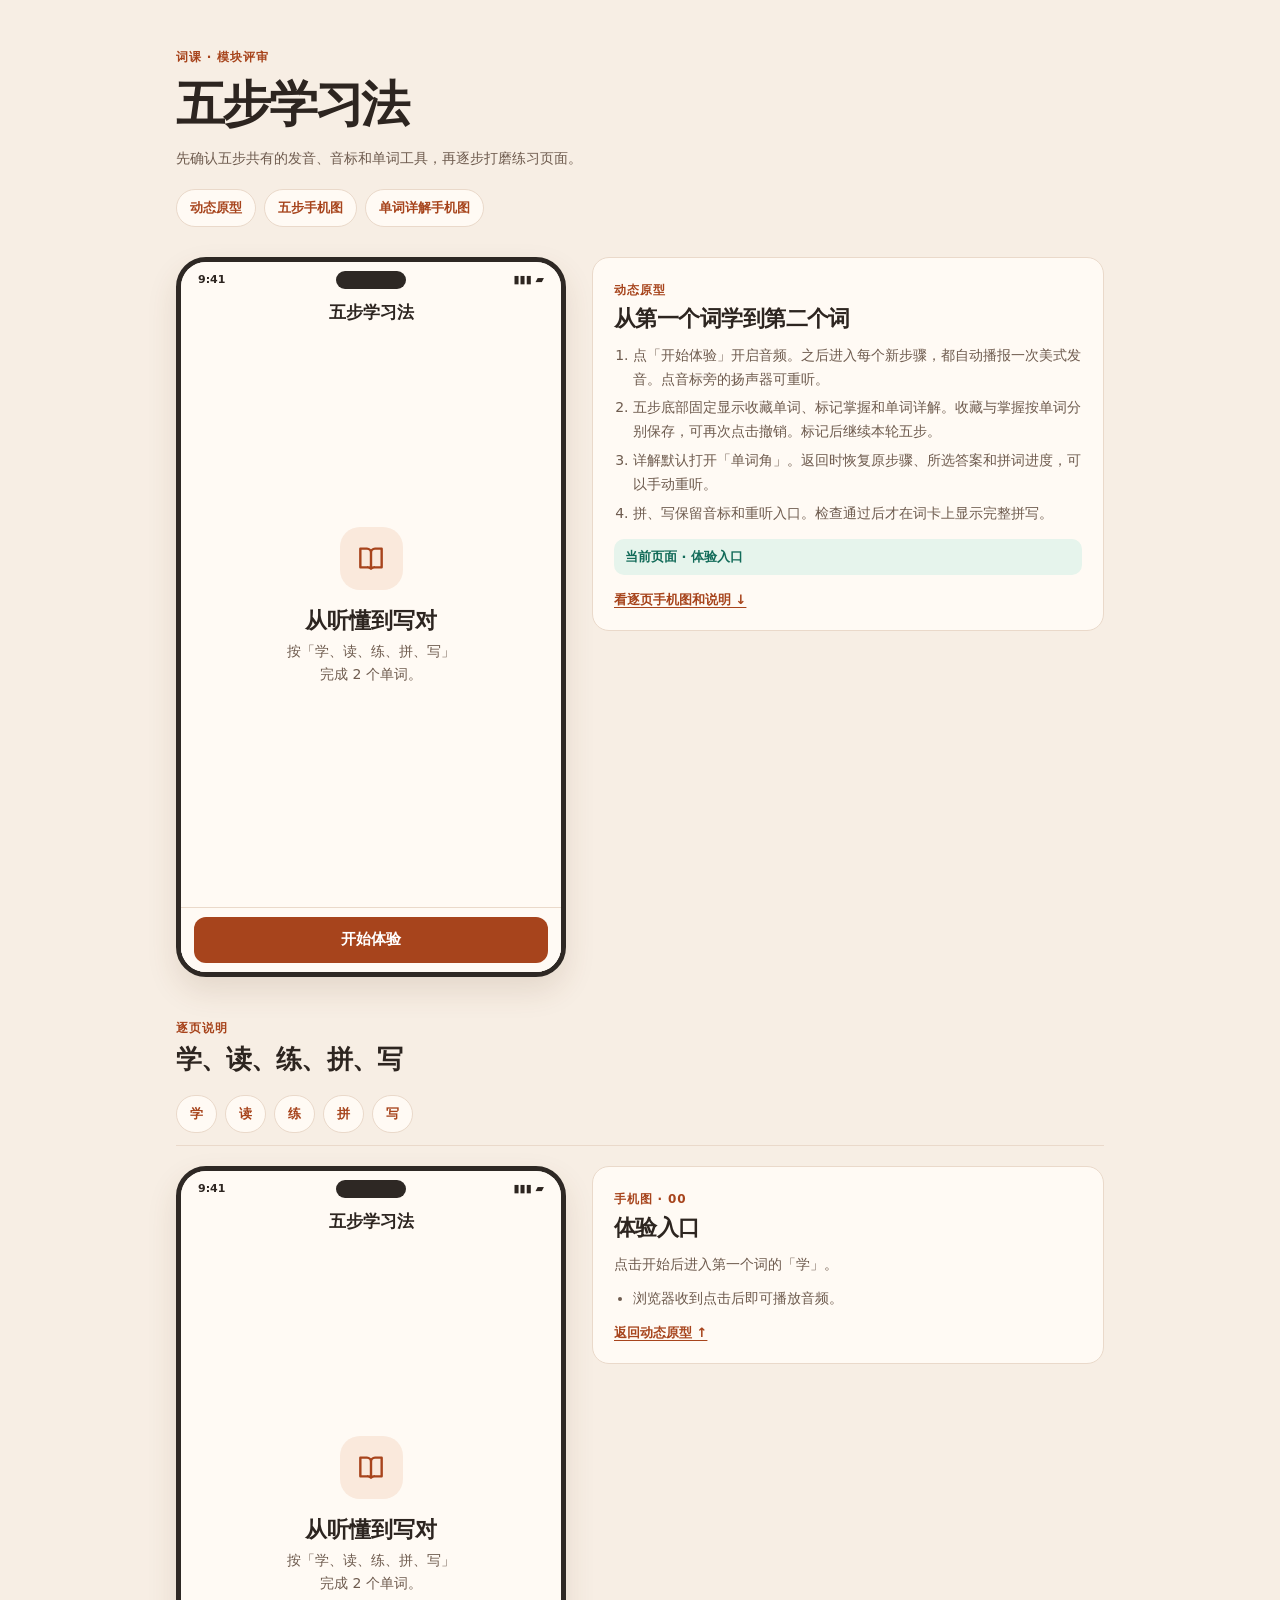
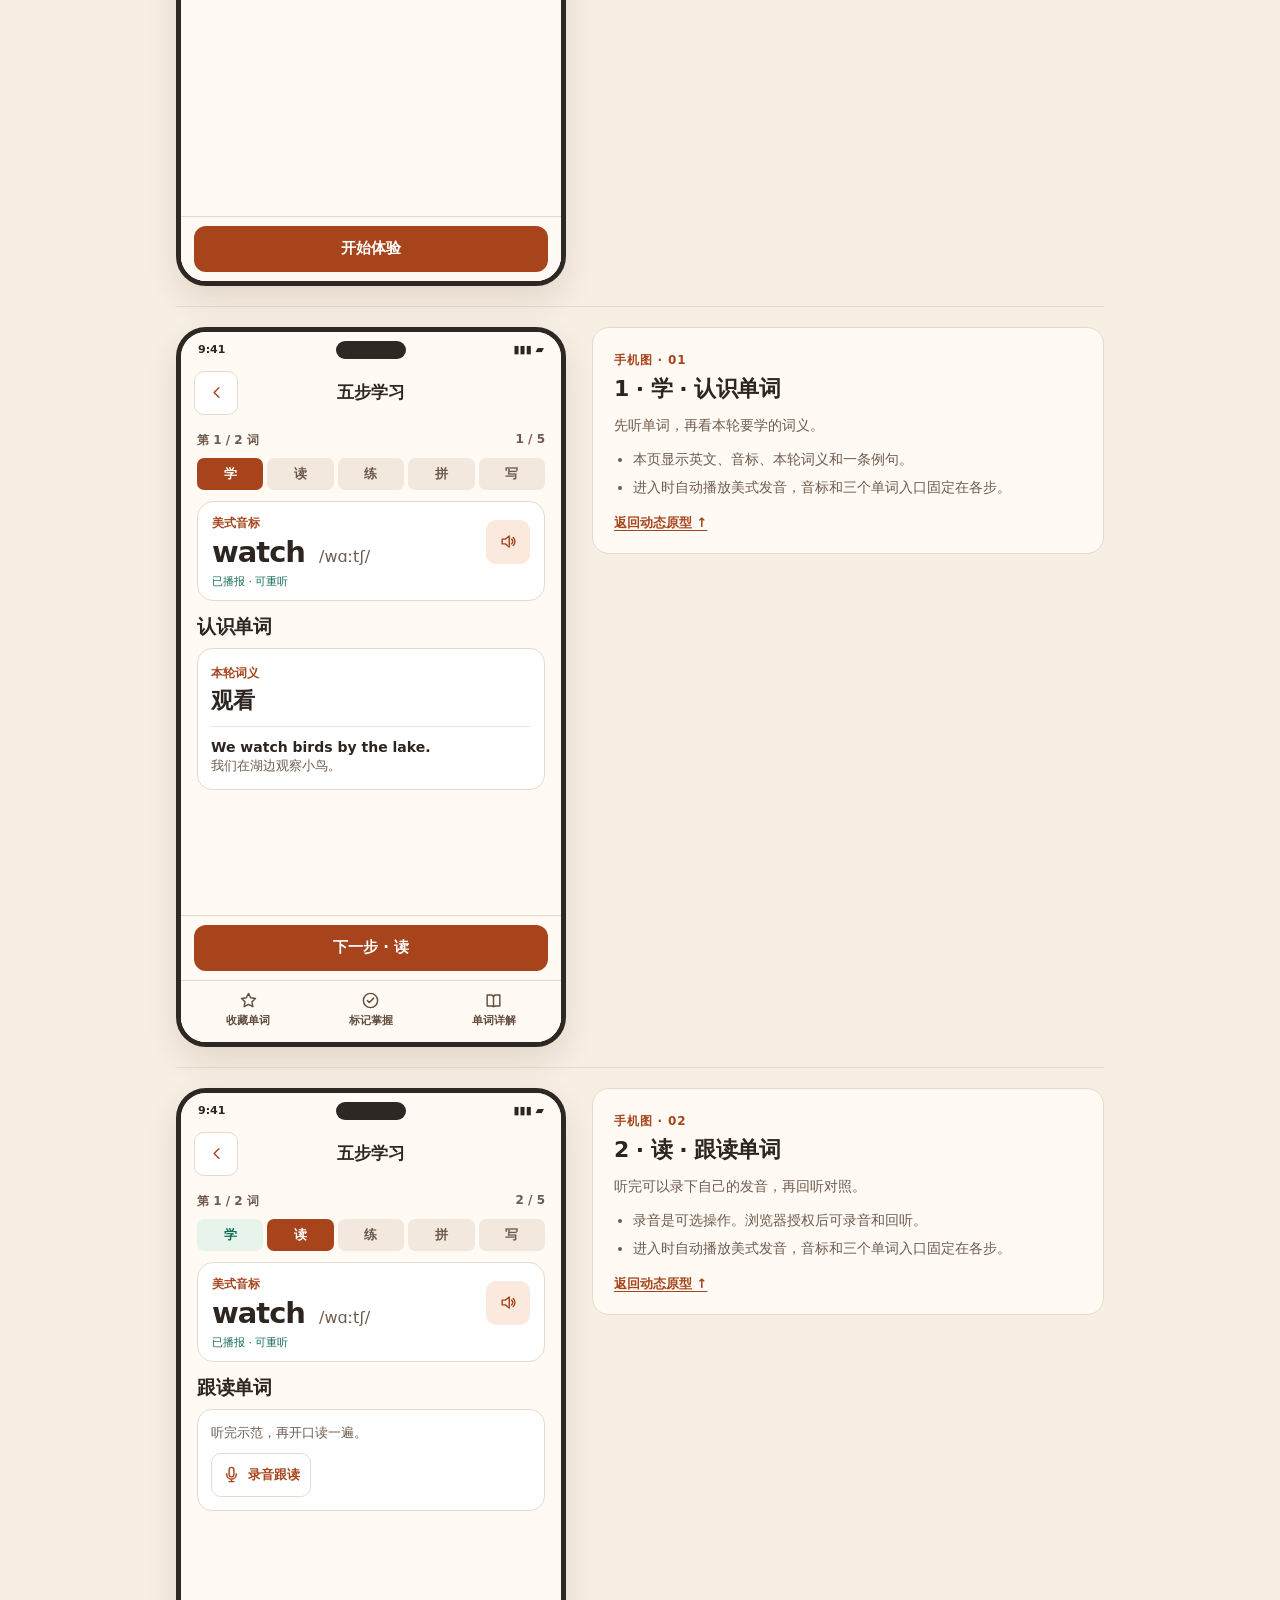
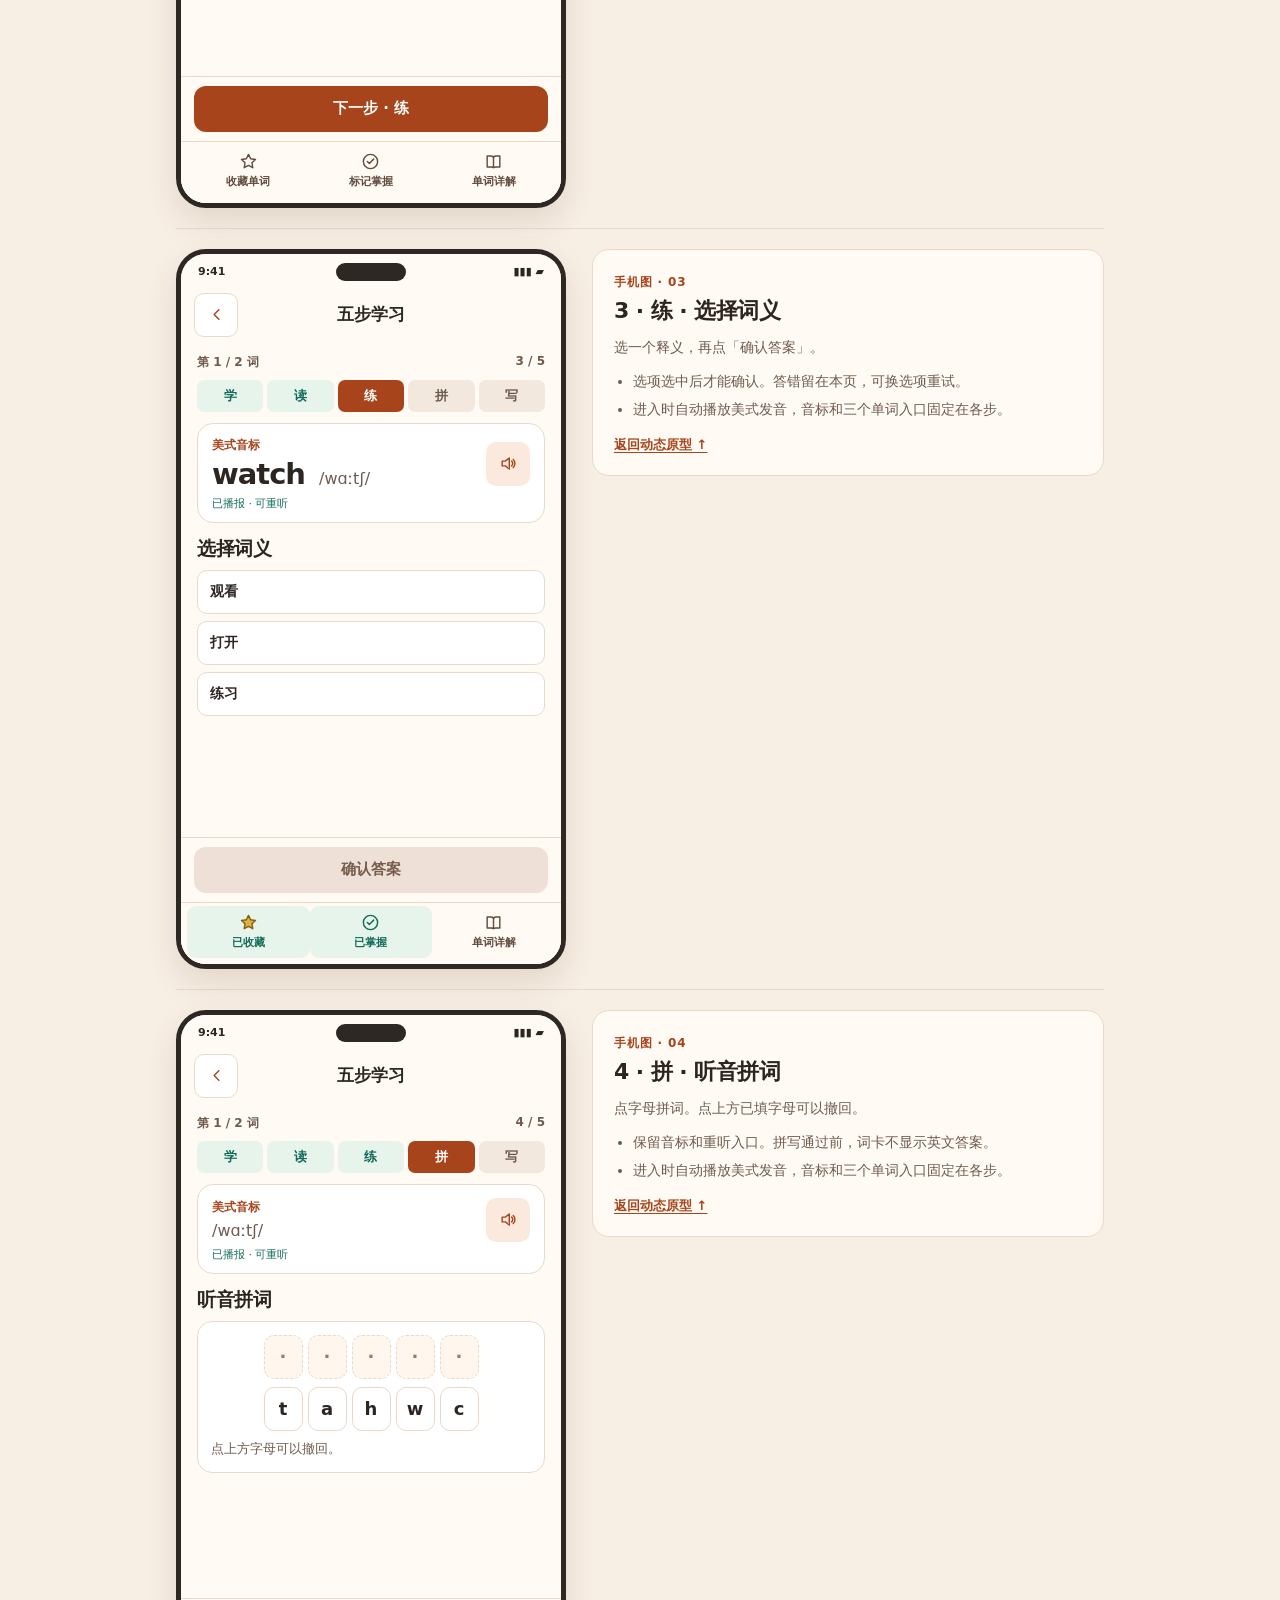
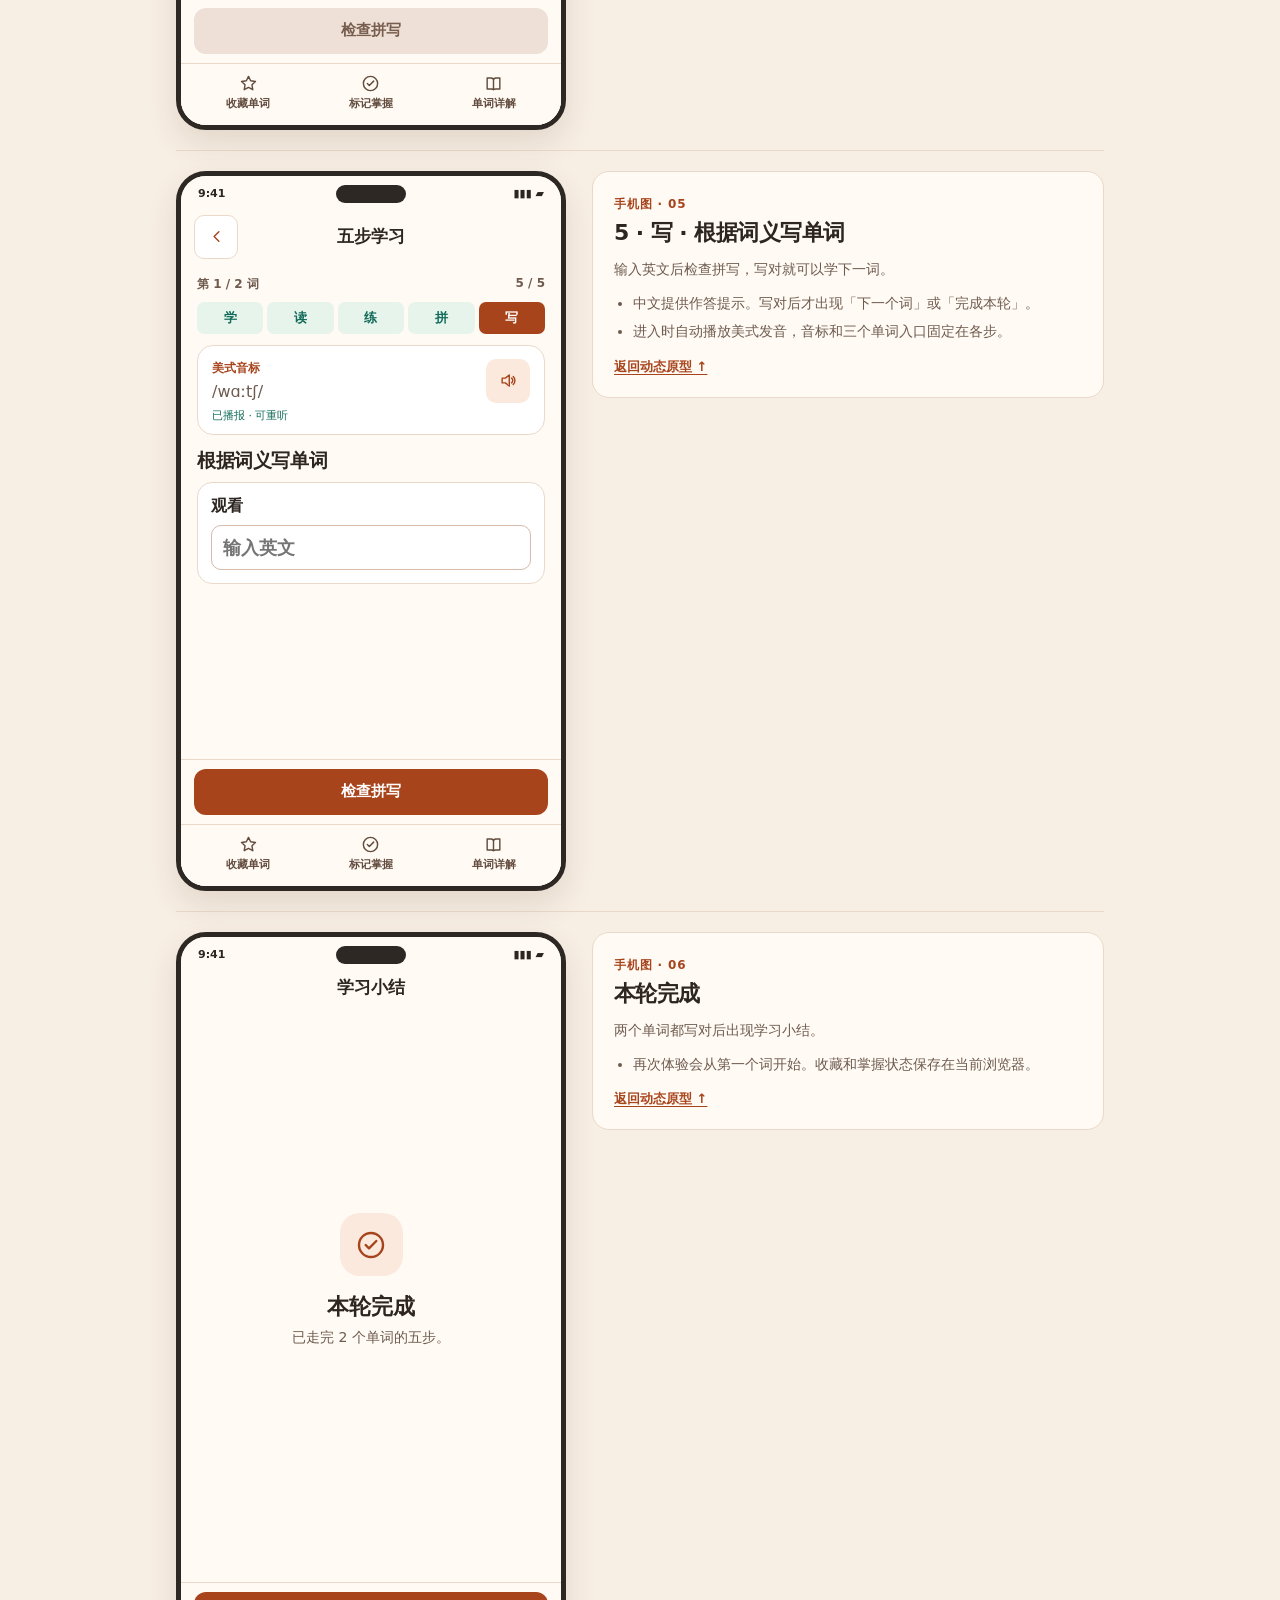
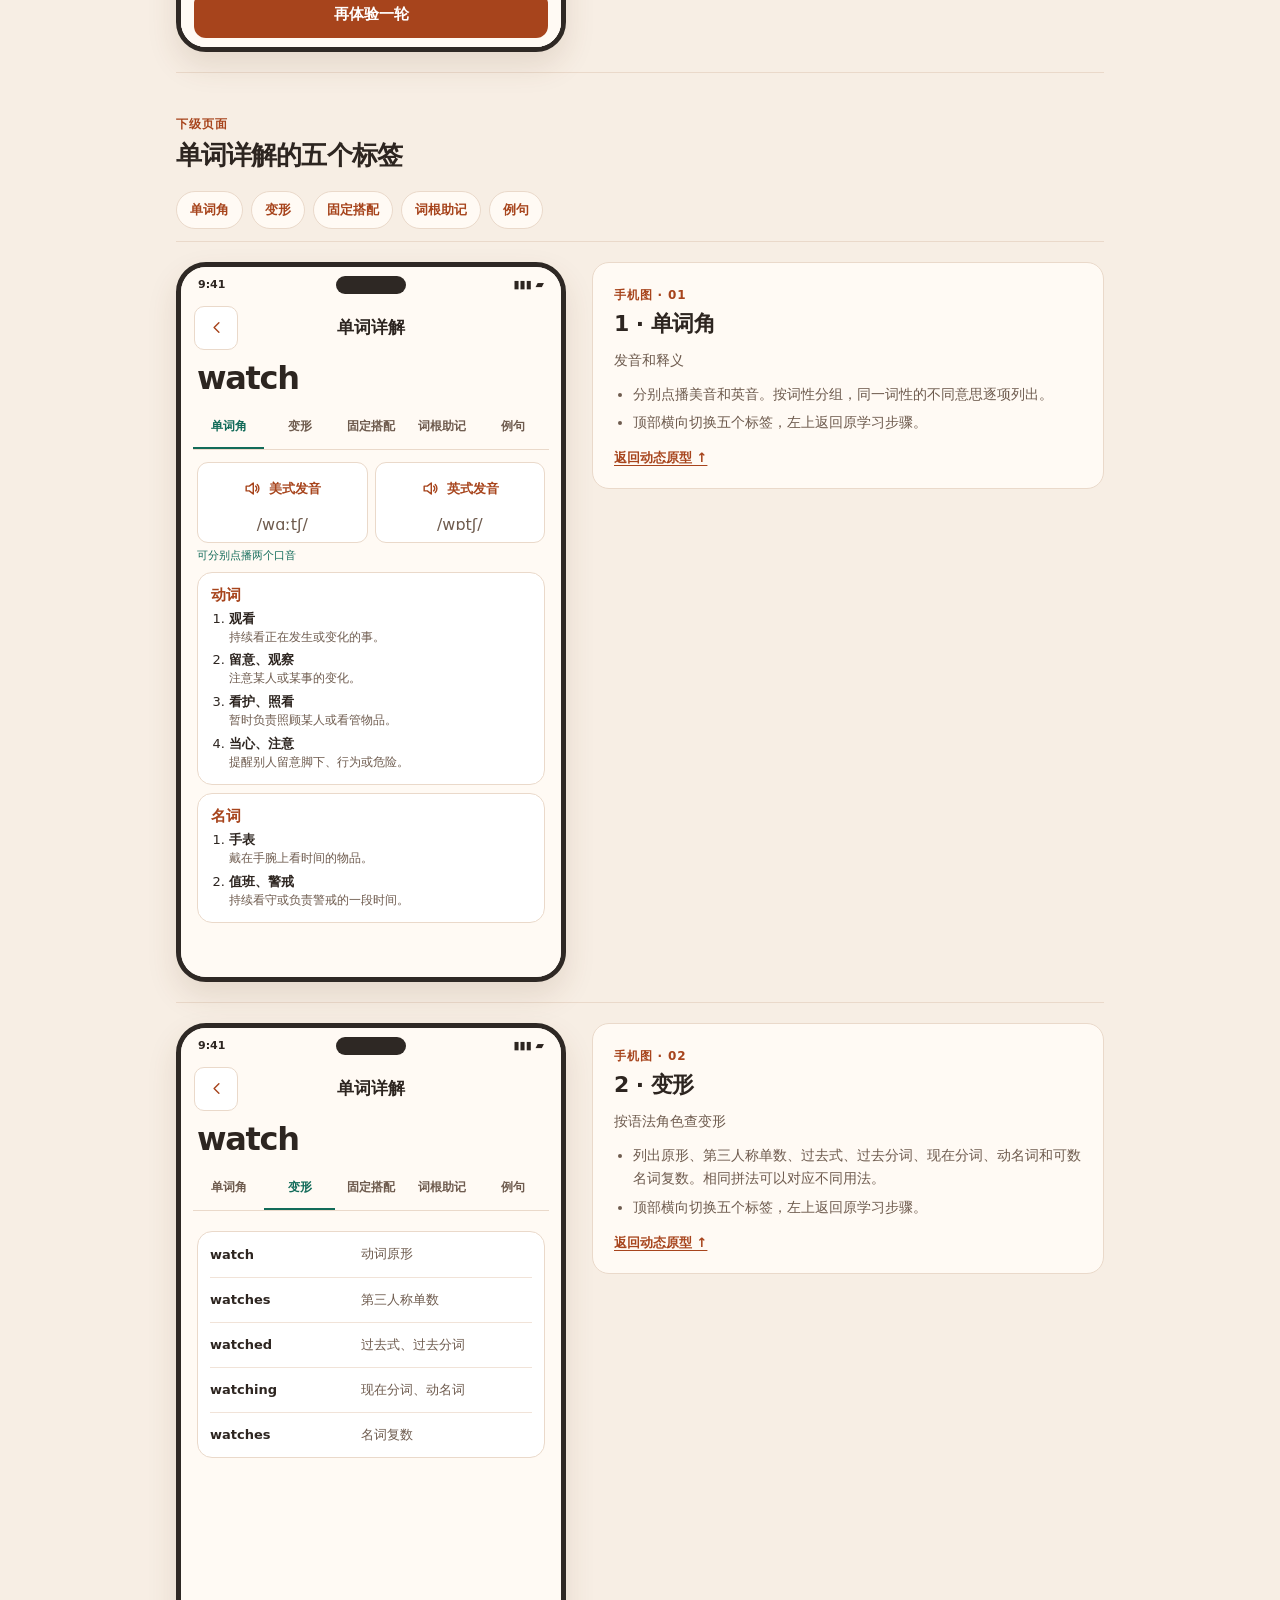
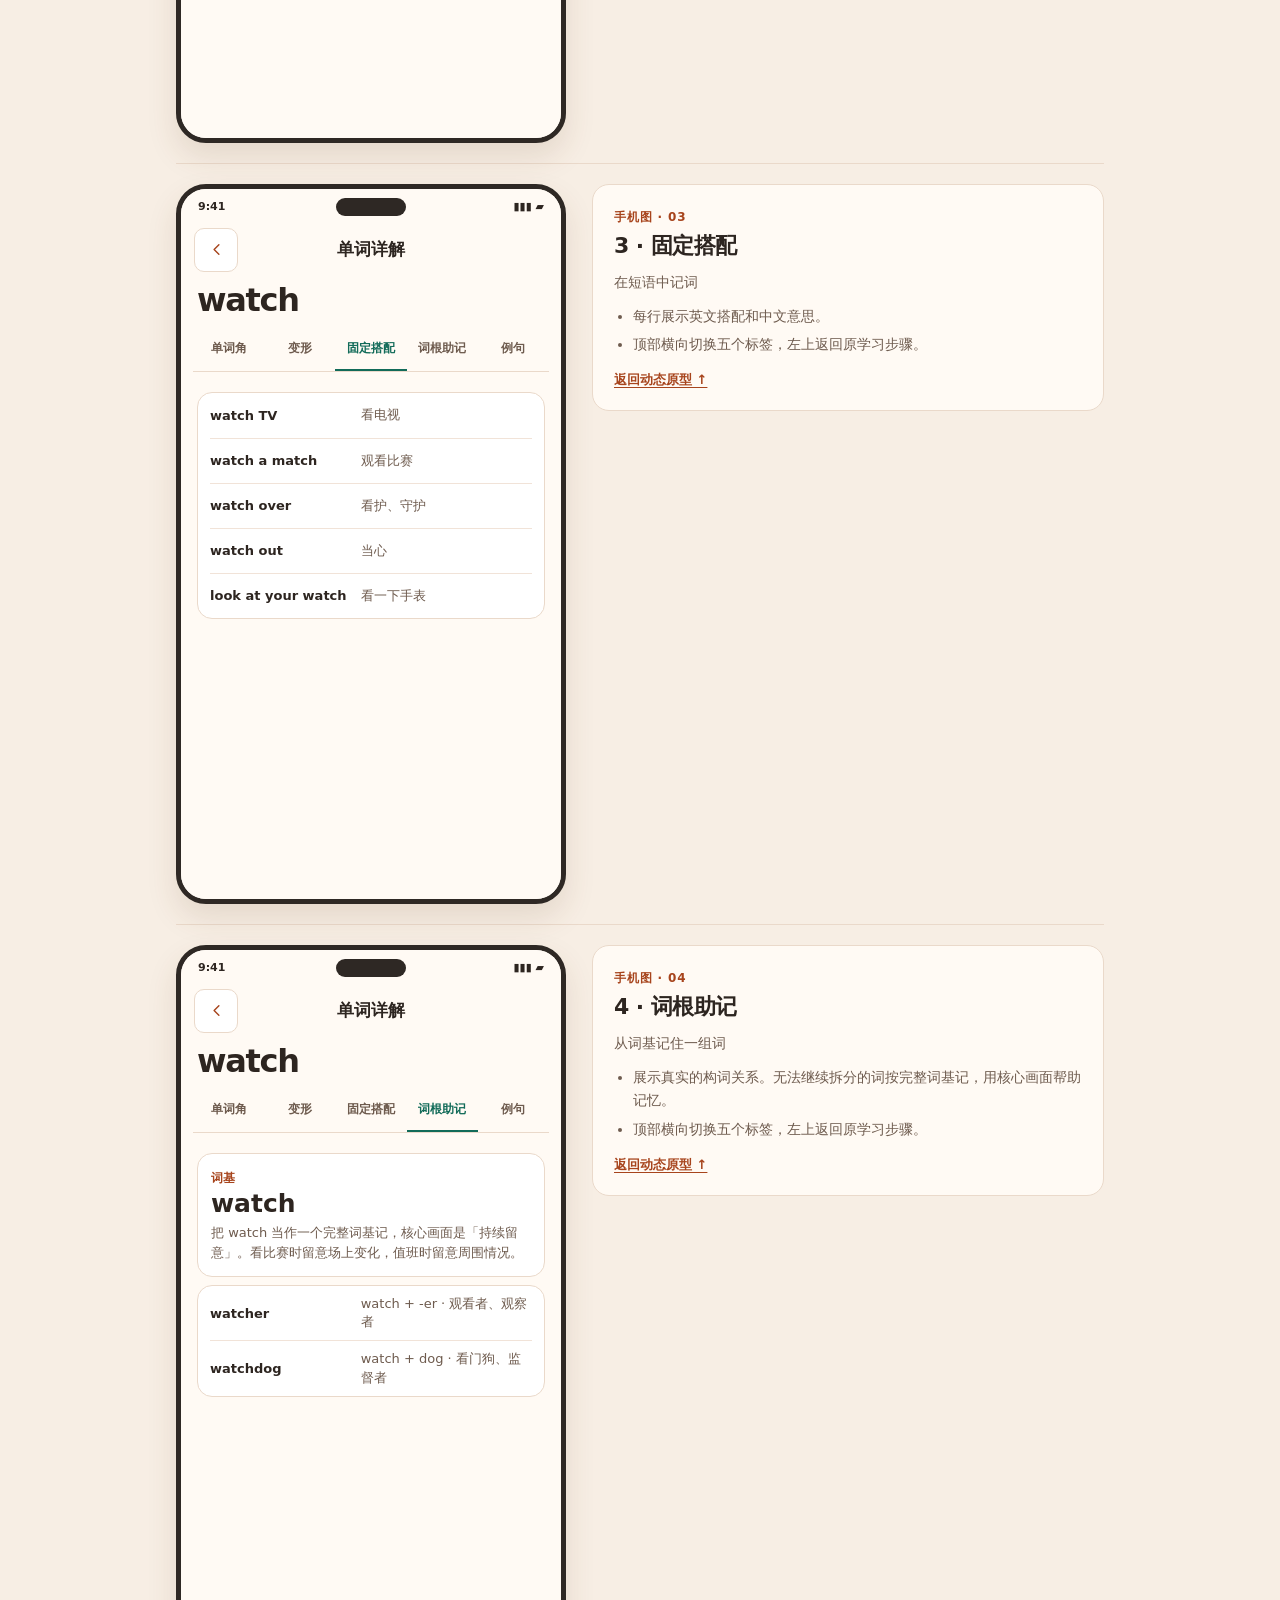
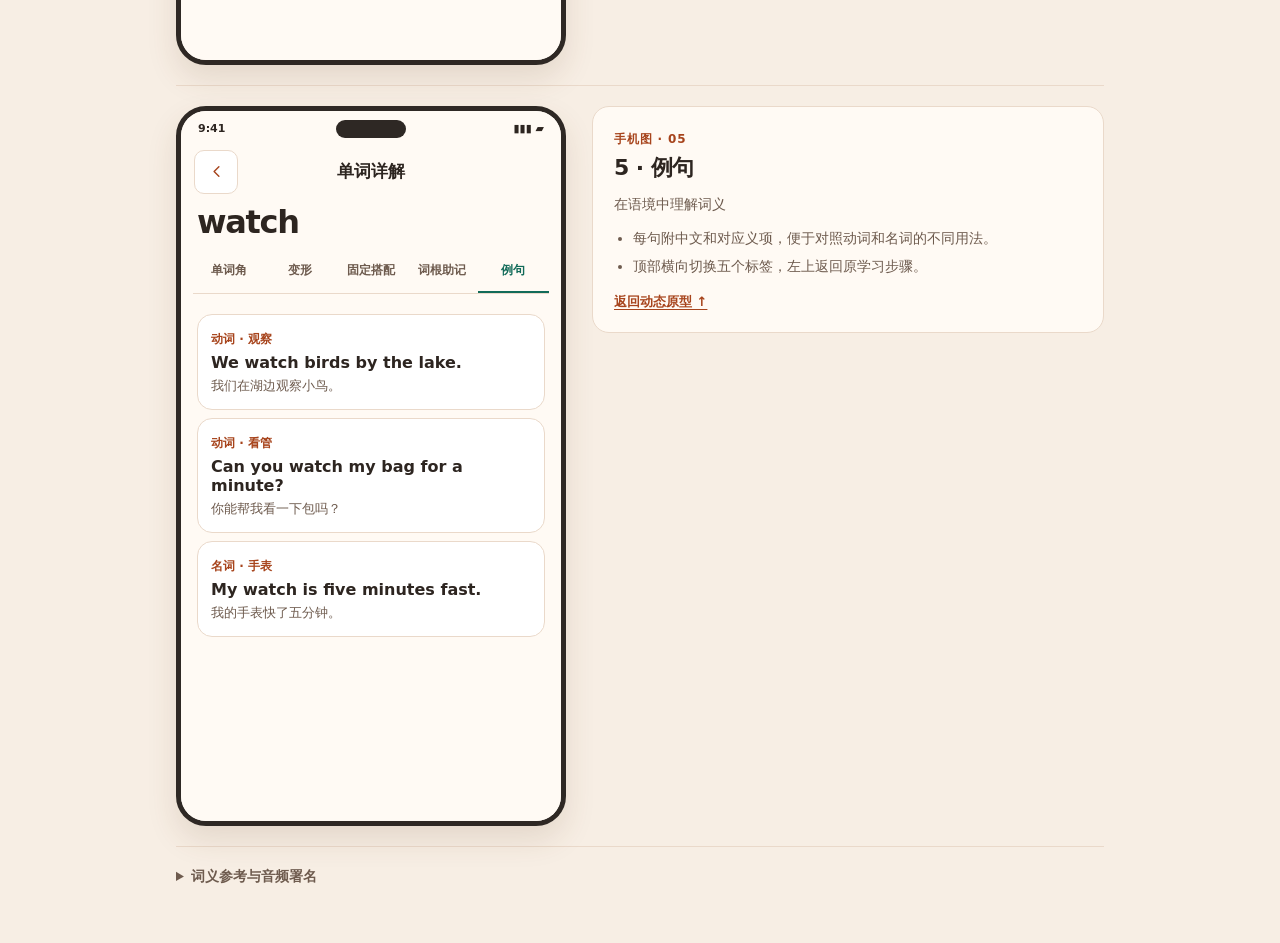
==== five-step-learning/index.html @ 8ae67015 "Publish a separate five-step learning prototype" ====
<!doctype html>
<html lang="zh-CN">
<head>
  <meta charset="utf-8">
  <meta name="viewport" content="width=device-width, initial-scale=1">
  <title>词课 · 五步学习法</title>
  <link rel="stylesheet" href="style.css">
  <script src="words.js" defer></script>
  <script src="app.js" defer></script>
</head>
<body>
  <main class="workspace">
    <header class="intro">
      <span class="eyebrow">词课 · 模块评审</span>
      <h1>五步学习法</h1>
      <p>先确认五步共有的发音、音标和单词工具，再逐步打磨练习页面。</p>
      <nav class="links" aria-label="原型目录">
        <a href="#demo">动态原型</a><a href="#steps">五步手机图</a><a href="#details">单词详解手机图</a>
      </nav>
    </header>
    <section id="demo" class="spec-row" aria-label="动态原型">
      <div class="phone"><div id="demo-screen" class="screen"></div></div>
      <aside class="note">
        <span class="eyebrow">动态原型</span>
        <h2>从第一个词学到第二个词</h2>
        <ol>
          <li>点「开始体验」开启音频。之后进入每个新步骤，都自动播报一次美式发音。点音标旁的扬声器可重听。</li>
          <li>五步底部固定显示收藏单词、标记掌握和单词详解。收藏与掌握按单词分别保存，可再次点击撤销。标记后继续本轮五步。</li>
          <li>详解默认打开「单词角」。返回时恢复原步骤、所选答案和拼词进度，可以手动重听。</li>
          <li>拼、写保留音标和重听入口。检查通过后才在词卡上显示完整拼写。</li>
        </ol>
        <div id="demo-note" class="current-note" aria-live="polite"></div>
        <a href="#steps">看逐页手机图和说明 ↓</a>
      </aside>
    </section>
    <section id="steps" class="gallery"><div class="section-head"><span class="eyebrow">逐页说明</span><h2>学、读、练、拼、写</h2><nav id="step-links" class="links" aria-label="五步手机图目录"></nav></div><div id="step-gallery" class="gallery-list"></div></section>
    <section id="details" class="gallery"><div class="section-head"><span class="eyebrow">下级页面</span><h2>单词详解的五个标签</h2><nav id="detail-links" class="links" aria-label="单词详解手机图目录"></nav></div><div id="detail-gallery" class="gallery-list"></div></section>
    <footer class="credits">
      <details><summary>词义参考与音频署名</summary>
        <p>释义为原型编写的常见义项，英文例句为自编。音标和词义可对照 <a href="https://dictionary.cambridge.org/us/dictionary/english/watch" target="_blank" rel="noopener">Cambridge · watch</a> 和 <a href="https://dictionary.cambridge.org/us/dictionary/english/work" target="_blank" rel="noopener">Cambridge · work</a>。</p>
        <ul>
          <li>watch 美音：Dvortygirl，<a href="https://commons.wikimedia.org/wiki/File:En-us-watch.ogg" target="_blank" rel="noopener">原音</a>，<a href="https://creativecommons.org/licenses/by-sa/3.0/" target="_blank" rel="noopener">CC BY-SA 3.0</a>。</li>
          <li>watch 英音：SeanCollins 和 Emily，<a href="https://commons.wikimedia.org/wiki/File:En-gb-watch.ogg" target="_blank" rel="noopener">原音</a>，公有领域。</li>
          <li>work 美音：Dvortygirl，<a href="https://commons.wikimedia.org/wiki/File:En-us-work.ogg" target="_blank" rel="noopener">原音</a>，公有领域。</li>
          <li>work 英音：Association Shtooka 和 Judith Franck，<a href="https://commons.wikimedia.org/wiki/File:En-uk-work.ogg" target="_blank" rel="noopener">原音</a>，<a href="https://creativecommons.org/licenses/by/3.0/us/" target="_blank" rel="noopener">CC BY 3.0 US</a>。</li>
        </ul>
        <p>播放文件为 Wikimedia Commons 提供的 MP3 转码。</p>
      </details>
    </footer>
  </main>
</body>
</html>
---- five-step-learning/style.css ----
:root{
  color-scheme:light;
  --ink:#2d2520;--muted:#6e5b4e;--line:#ead9ca;--paper:#fffaf4;--white:#fff;
  --amber:#a7441c;--amber-soft:#fae9dc;--green:#126b59;--green-soft:#e6f4ec;
  font-family:system-ui,-apple-system,"PingFang SC","Microsoft YaHei",sans-serif;
}
*{box-sizing:border-box}
body{margin:0;color:var(--ink);background:#f7eee4}
h1,h2,h3,h4,p,ol,ul{margin:0}
button,input{font:inherit}
button{color:inherit;cursor:pointer}
button:disabled{cursor:default}
button:focus-visible,a:focus-visible,input:focus-visible{outline:2px solid var(--green);outline-offset:3px}
a{color:var(--amber);text-underline-offset:3px}
.workspace{max-width:980px;margin:auto;padding:46px 26px 36px}
.intro{margin-bottom:30px}
.eyebrow,.label{font-size:12px;color:var(--amber);font-weight:750}
.eyebrow{display:inline-block;letter-spacing:.07em}
.intro h1{font-size:clamp(30px,6vw,49px);letter-spacing:-.055em;margin:6px 0 9px}
.intro p,.note p,.note li,.credits{color:var(--muted);font-size:14px;line-height:1.7}
.links{display:flex;flex-wrap:wrap;gap:8px;margin-top:18px}
.links a{font-size:13px;font-weight:750;text-decoration:none;border:1px solid var(--line);border-radius:999px;background:var(--paper);padding:9px 13px}
.spec-row{display:grid;grid-template-columns:minmax(0,390px) minmax(0,1fr);gap:26px;align-items:start;scroll-margin-top:16px}
.phone{width:100%;max-width:390px;border:5px solid #2e2824;border-radius:30px;background:var(--paper);overflow:hidden;box-shadow:0 14px 30px #69422120}
.screen{height:710px;display:flex;flex-direction:column;overflow:hidden;background:var(--paper)}
.status{height:36px;display:flex;align-items:center;justify-content:space-between;padding:0 17px;font-size:11px;font-weight:800;position:relative;flex:none}
.island{position:absolute;width:70px;height:18px;background:#2e2824;border-radius:100px;left:50%;transform:translateX(-50%)}
.phone-nav{display:grid;grid-template-columns:44px 1fr 44px;align-items:center;text-align:center;gap:8px;padding:3px 13px 9px;flex:none}
.phone-nav h3{grid-column:2;grid-row:1;font-size:17px}
.phone-nav h3:focus{outline:none}
.phone-nav .back{grid-column:1;grid-row:1}
.phone-body{padding:8px 16px 16px;flex:1;min-height:0;overflow:auto;overscroll-behavior:contain;scrollbar-width:thin}
.progress{display:flex;justify-content:space-between;color:var(--muted);font-size:12px;font-weight:750}
.step-track{list-style:none;padding:0;margin:9px 0 11px;display:grid;grid-template-columns:repeat(5,1fr);gap:4px}
.step-track li{background:#f3e8de;border-radius:7px;text-align:center;font-size:13px;font-weight:800;padding:7px 0;color:#6c594b}
.step-track li.past{background:var(--green-soft);color:var(--green)}
.step-track li[aria-current]{background:var(--amber);color:#fff}
.word-bar{display:grid;grid-template-columns:minmax(0,1fr) auto;gap:0 12px;align-items:center;padding:13px 14px 10px;background:#fff;border:1px solid var(--line);border-radius:16px}
.word-bar strong{display:inline-block;margin-right:9px;font-size:29px;line-height:1.1;letter-spacing:-.035em}
.word-bar .label{display:block;margin-bottom:5px}
.ipa{font-size:16px;color:var(--muted);font-family:system-ui,sans-serif;white-space:nowrap}
.sound-status{grid-column:1/-1;min-height:16px;color:var(--green);font-size:11px;margin-top:5px}
button svg{width:19px;height:19px;flex:none}
.round,.soft,.accent,.tile,.option{border:1px solid var(--line);background:#fff;border-radius:10px;min-height:44px;font-weight:750}
.round{width:44px;display:grid;place-items:center;color:var(--amber);background:var(--amber-soft);border-color:transparent}
.round.back{background:#fff;border-color:var(--line)}
.task-title{font-size:19px;margin:13px 0 8px;letter-spacing:-.02em}
.task,.card{border:1px solid var(--line);background:#fff;border-radius:15px;padding:13px}
.task h4,.landing h4{font-size:22px;margin:4px 0}
.task p,.card p,.caption{font-size:13px;color:var(--muted);line-height:1.55}
.example{margin-top:10px;padding-top:10px;border-top:1px solid #f1e3d8}
.example b{font-size:14px}
.actions{display:flex;flex-wrap:wrap;gap:6px;margin-top:10px}
.soft,.accent{display:inline-flex;gap:7px;align-items:center;justify-content:center;padding:7px 10px;font-size:13px;color:var(--amber)}
.options{display:grid;gap:7px}
.option{text-align:left;padding:0 12px;font-size:14px}
.option[aria-pressed=true]{border-color:var(--amber);background:var(--amber-soft);color:var(--amber)}
.tiles{display:flex;justify-content:center;gap:5px;margin-bottom:8px}
.tile{width:39px;display:grid;place-items:center;font-size:18px}
.tile.blank{background:#fff6ed;border-style:dashed;color:#9b7b66}
.tile:disabled{color:#927f71;background:#f5eee8}
.write label{display:grid;gap:8px;font-weight:800}
.write input{width:100%;min-height:45px;border:1px solid #d6baaa;border-radius:10px;padding:9px 11px;font-size:18px;color:var(--ink);background:#fff}
.feedback{margin-top:7px;font-size:13px;color:var(--green);font-weight:750}
.feedback.wrong{color:#a93425}
.feedback:empty{display:none}
.phone-footer{flex:none;background:#fffaf4;border-top:1px solid var(--line)}
.cta{padding:9px 13px}
.primary{width:100%;min-height:46px;border:0;border-radius:12px;background:var(--amber);color:white;font-size:15px;font-weight:800;padding:8px 12px}
.primary:disabled{background:#eee0d6;color:#775d4d}
.word-tools{display:grid;grid-template-columns:repeat(3,1fr);border-top:1px solid var(--line);padding:3px 6px 6px}
.word-tools button{border:0;background:transparent;border-radius:9px;min-height:52px;display:grid;justify-items:center;align-content:center;gap:3px;padding:4px 0;font-size:11px;font-weight:780;color:#624c3e}
.word-tools button[aria-pressed=true]{color:var(--green);background:var(--green-soft)}
.word-tools button[data-action=favorite][aria-pressed=true] svg{fill:#dfb04a;stroke:#856108}
.landing{display:grid;align-content:center;justify-items:center;text-align:center;padding-bottom:34px}
.landing p{font-size:14px;color:var(--muted);line-height:1.7}
.landing-mark{width:63px;height:63px;border-radius:20px;display:grid;place-items:center;color:var(--amber);background:var(--amber-soft);margin-bottom:12px}
.landing-mark svg{width:32px;height:32px}
.detail-head{padding:0 16px 9px;flex:none}
.detail-head strong{font-size:32px;letter-spacing:-.04em}
.detail-tabs{display:grid;grid-template-columns:repeat(5,minmax(0,1fr));gap:0;border-bottom:1px solid var(--line);margin:0 12px;flex:none}
.detail-tabs button{min-height:43px;padding:0 2px;border:0;border-bottom:2px solid transparent;background:none;white-space:nowrap;color:var(--muted);font-size:12px;font-weight:750}
.detail-tabs button[aria-selected=true]{color:var(--green);border-bottom-color:var(--green)}
.detail-body{padding-top:12px}
.accents{display:grid;grid-template-columns:1fr 1fr;gap:7px}
.accent-card{display:grid;justify-items:center;gap:4px;padding:4px 5px 8px;border-radius:11px;background:#fff;border:1px solid var(--line)}
.accent-card button{border:0;background:none}
.detail-body .card{margin-top:8px}
.sense h4{font-size:15px;color:var(--amber)}
.sense ol{padding-left:18px;margin-top:5px;display:grid;gap:5px}
.sense li,.detail-list li{font-size:13px}
.sense li p{font-size:12px}
.detail-list,.examples{list-style:none;padding:0}
.detail-list.card{padding:0 12px}
.detail-list li{display:grid;grid-template-columns:minmax(0,1fr) minmax(0,1.2fr);gap:8px;align-items:center;min-height:45px;padding:9px 0}
.detail-list li+li{border-top:1px solid #f1e3d8}
.detail-list span{color:var(--muted);line-height:1.4}
.root h4{font-size:25px;margin:2px 0 5px}
.examples b{display:block;margin:5px 0 4px}
.note{padding:21px;border:1px solid var(--line);border-radius:17px;background:#fffaf4}
.note h2,.note h3{margin:5px 0 10px;font-size:22px;letter-spacing:-.025em}
.note ol,.note ul{padding-left:19px;margin:10px 0 12px}
.note li+li{margin-top:5px}
.note a{font-size:13px;font-weight:750}
.current-note{margin:14px 0;padding:9px 11px;border-radius:10px;background:var(--green-soft);color:var(--green);font-size:13px;font-weight:750}
.gallery{margin-top:40px}
.section-head{padding-bottom:12px;border-bottom:1px solid var(--line)}
.section-head h2{margin-top:5px;font-size:26px;letter-spacing:-.035em}
.gallery-row{padding:20px 0;border-bottom:1px solid var(--line)}
.credits{padding:18px 0}
.credits summary{font-weight:800;cursor:pointer}
.credits p,.credits ul{margin-top:8px}
@media(max-width:700px){
  .workspace{padding:23px 12px}
  .spec-row{grid-template-columns:1fr;gap:10px}
  .phone,.note{margin-inline:auto;width:100%;max-width:390px}
  #demo .screen{height:min(710px,max(505px,calc(100dvh - 28px)))}
}
@media(max-width:350px){
  .workspace{padding-inline:8px}
  .detail-tabs button{font-size:11px}
  .phone-body{padding-inline:12px}
}
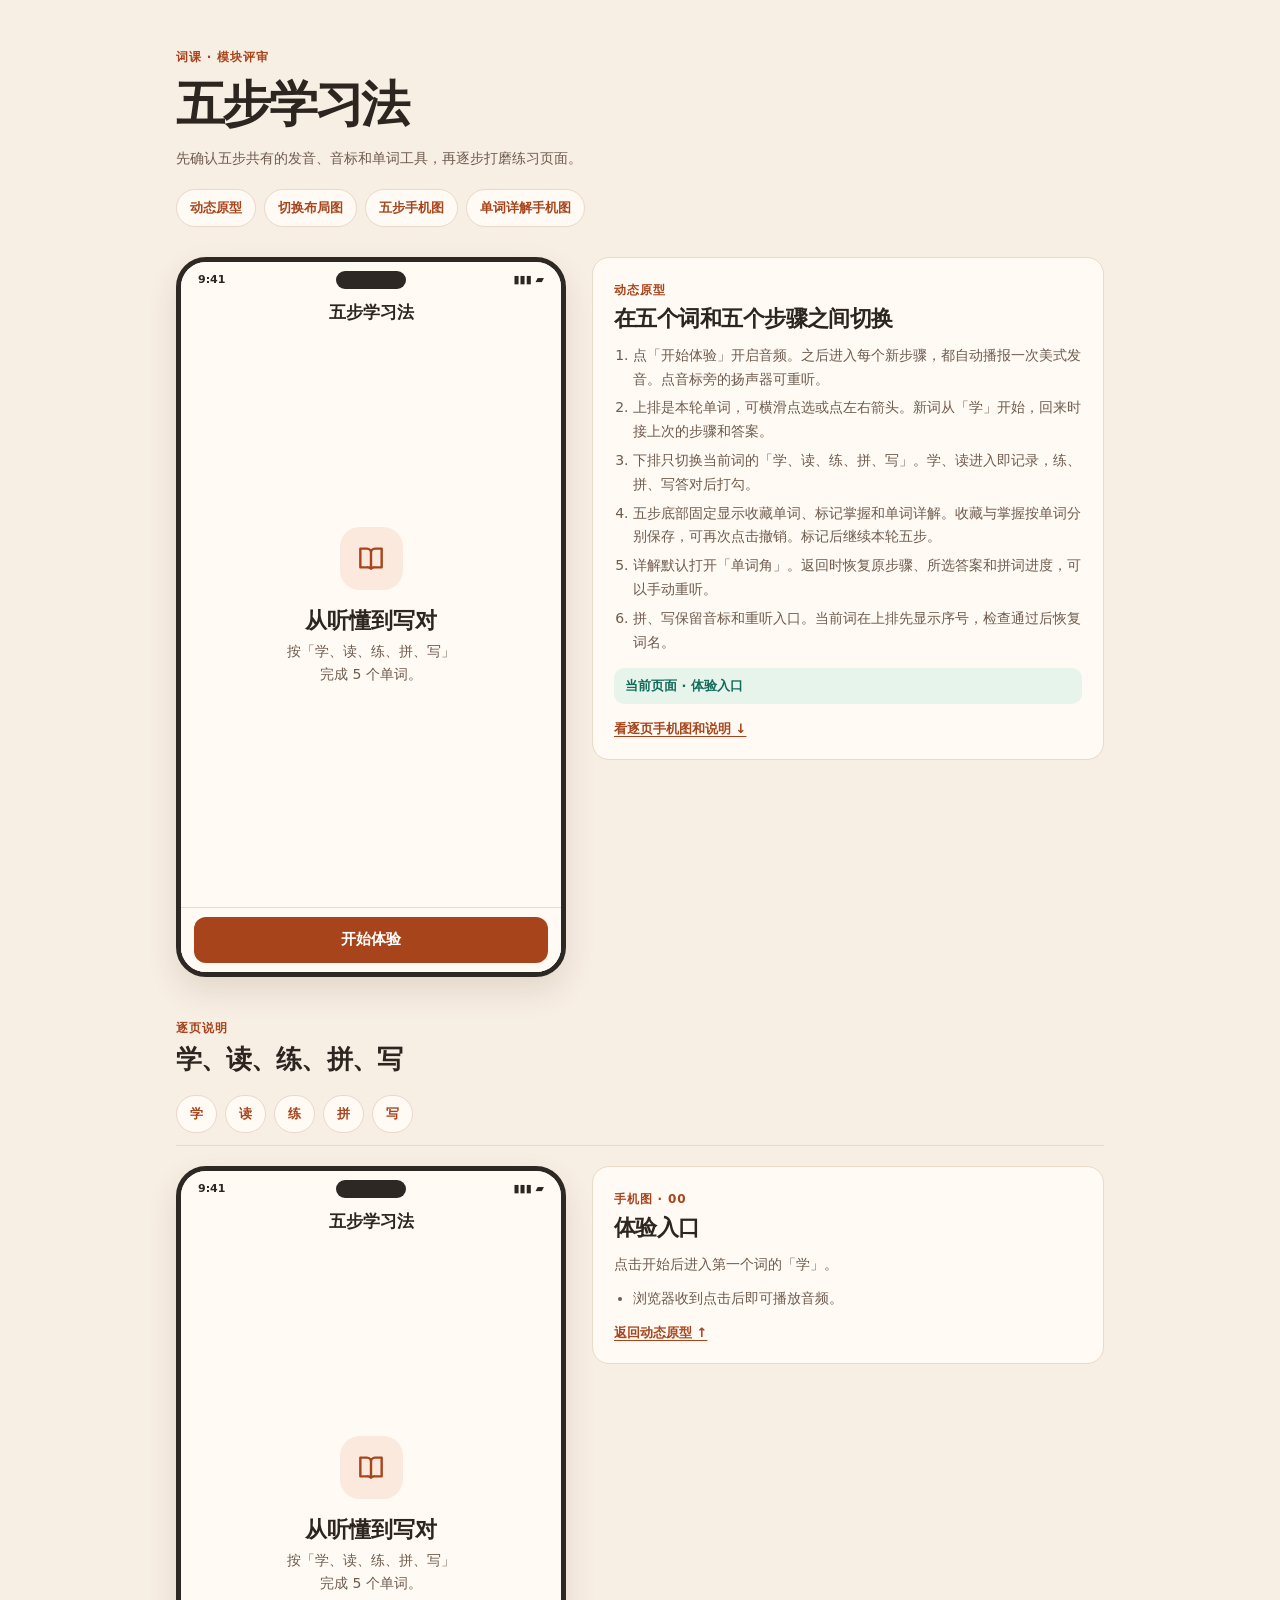
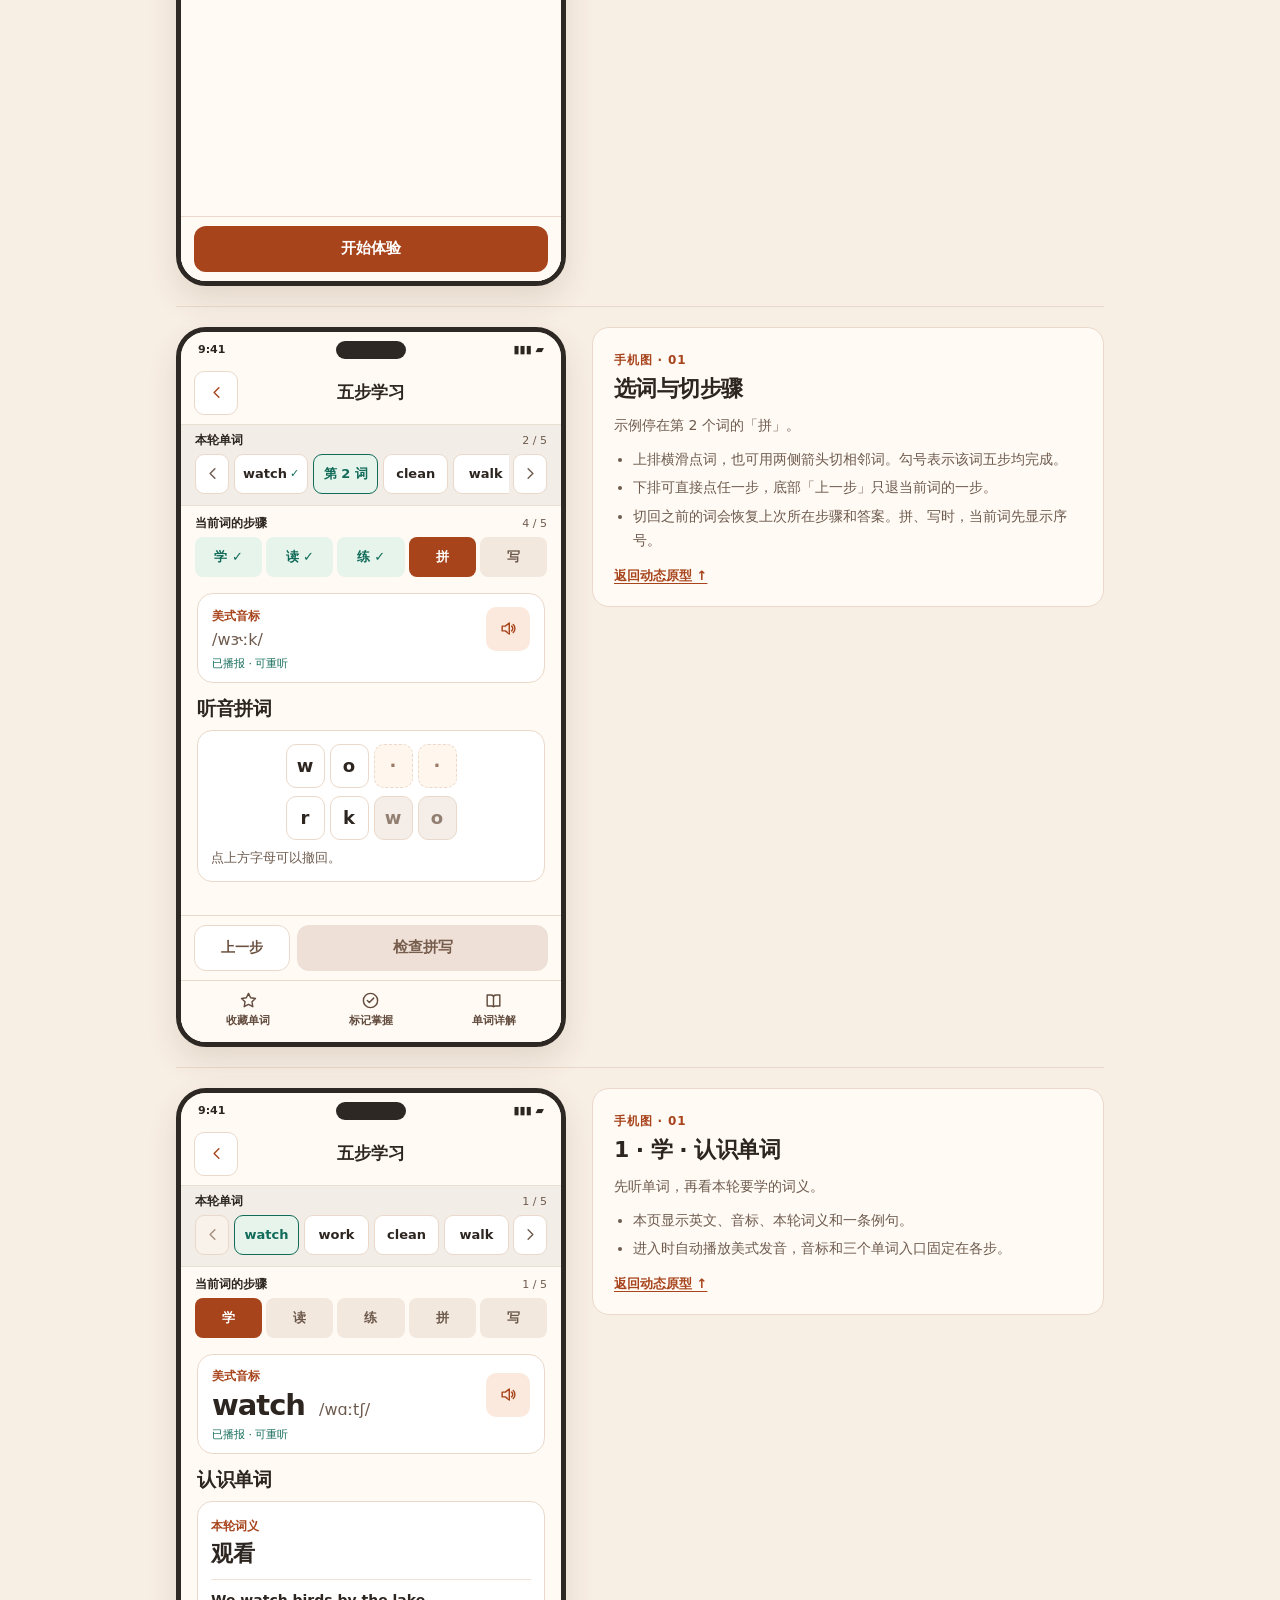
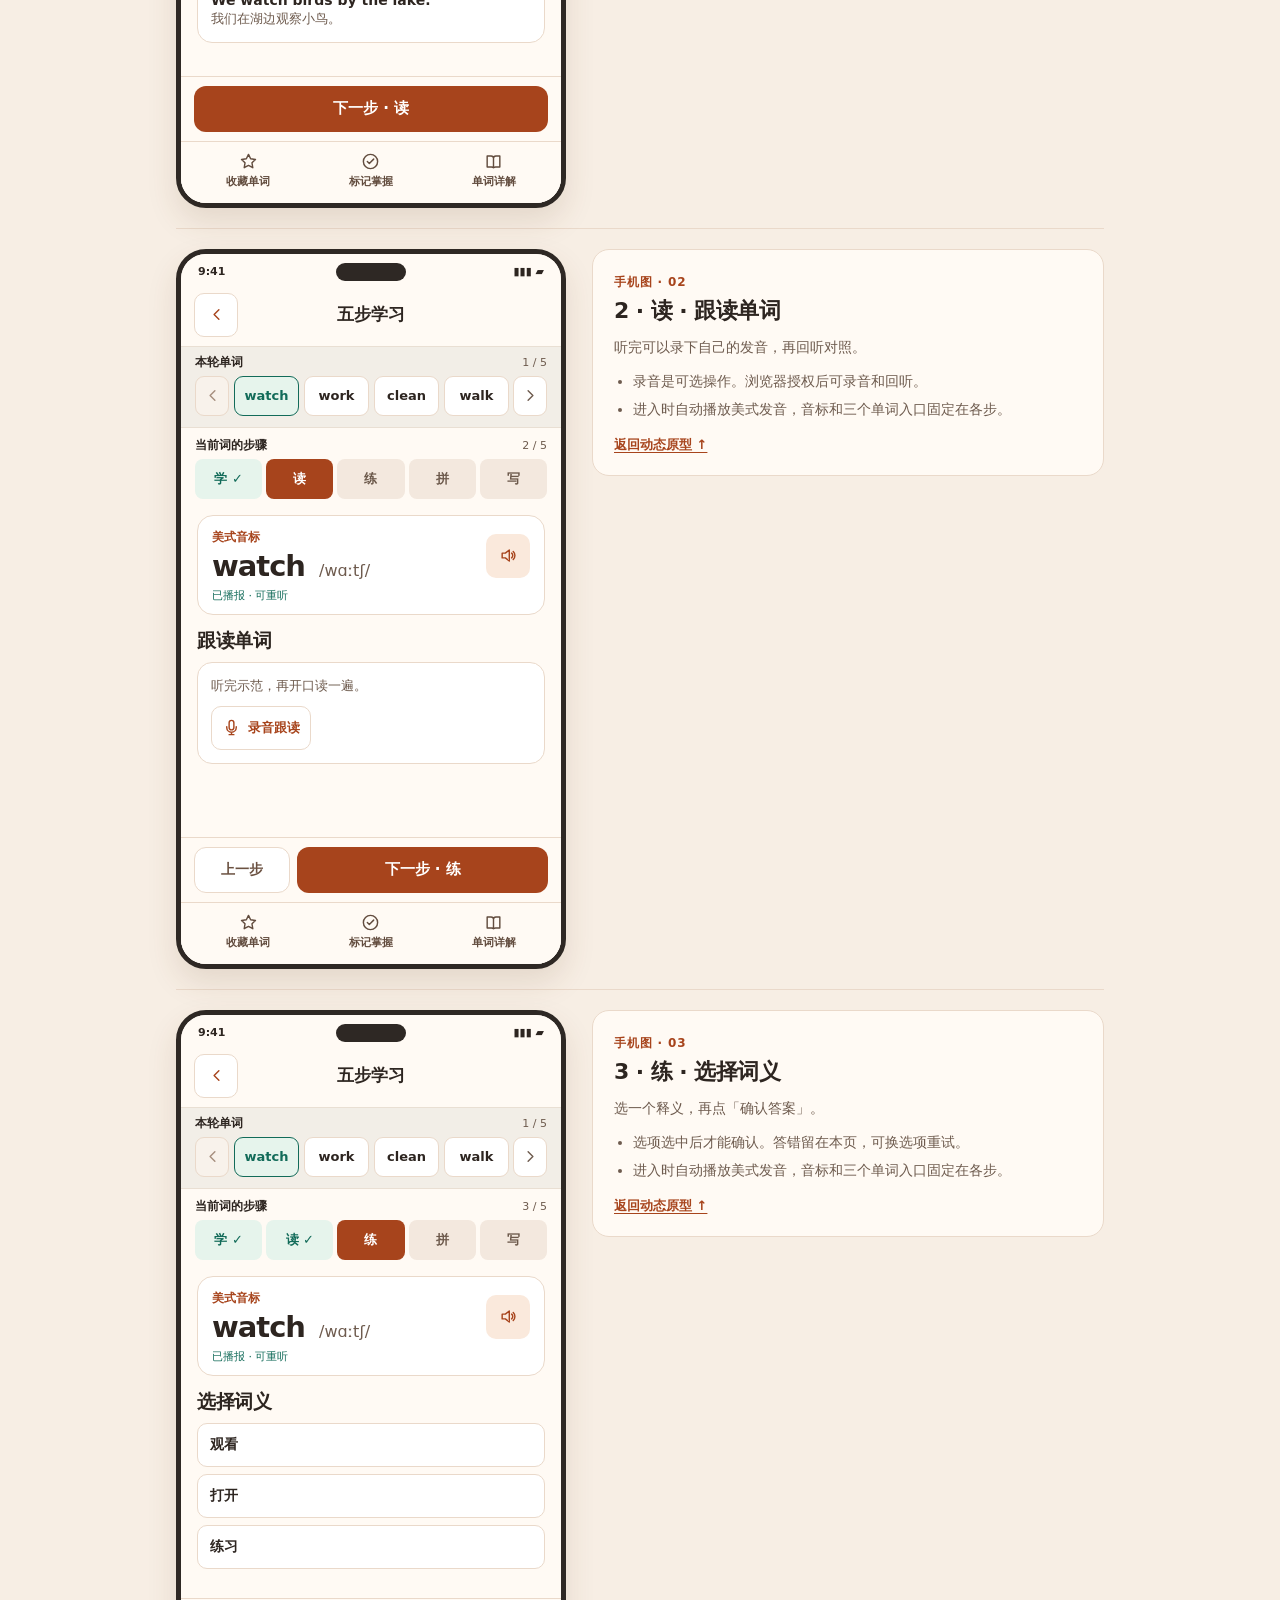
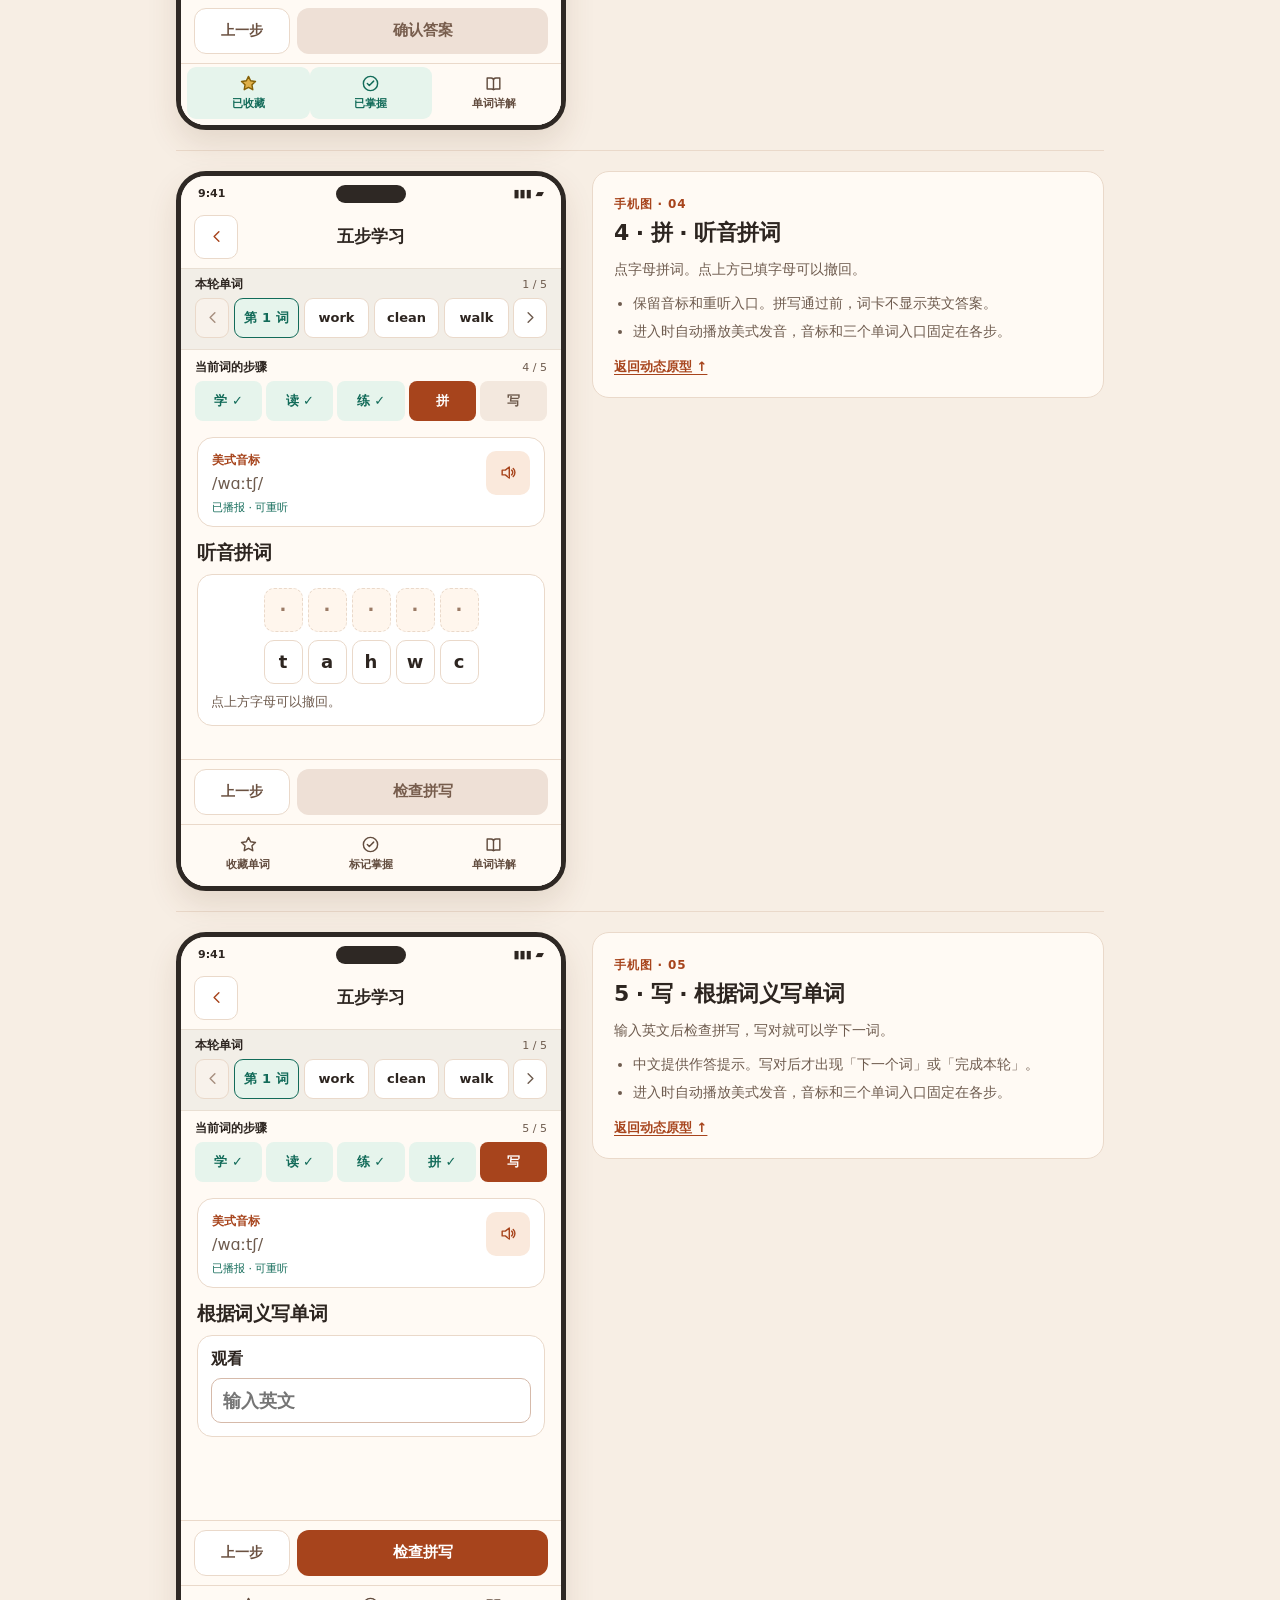
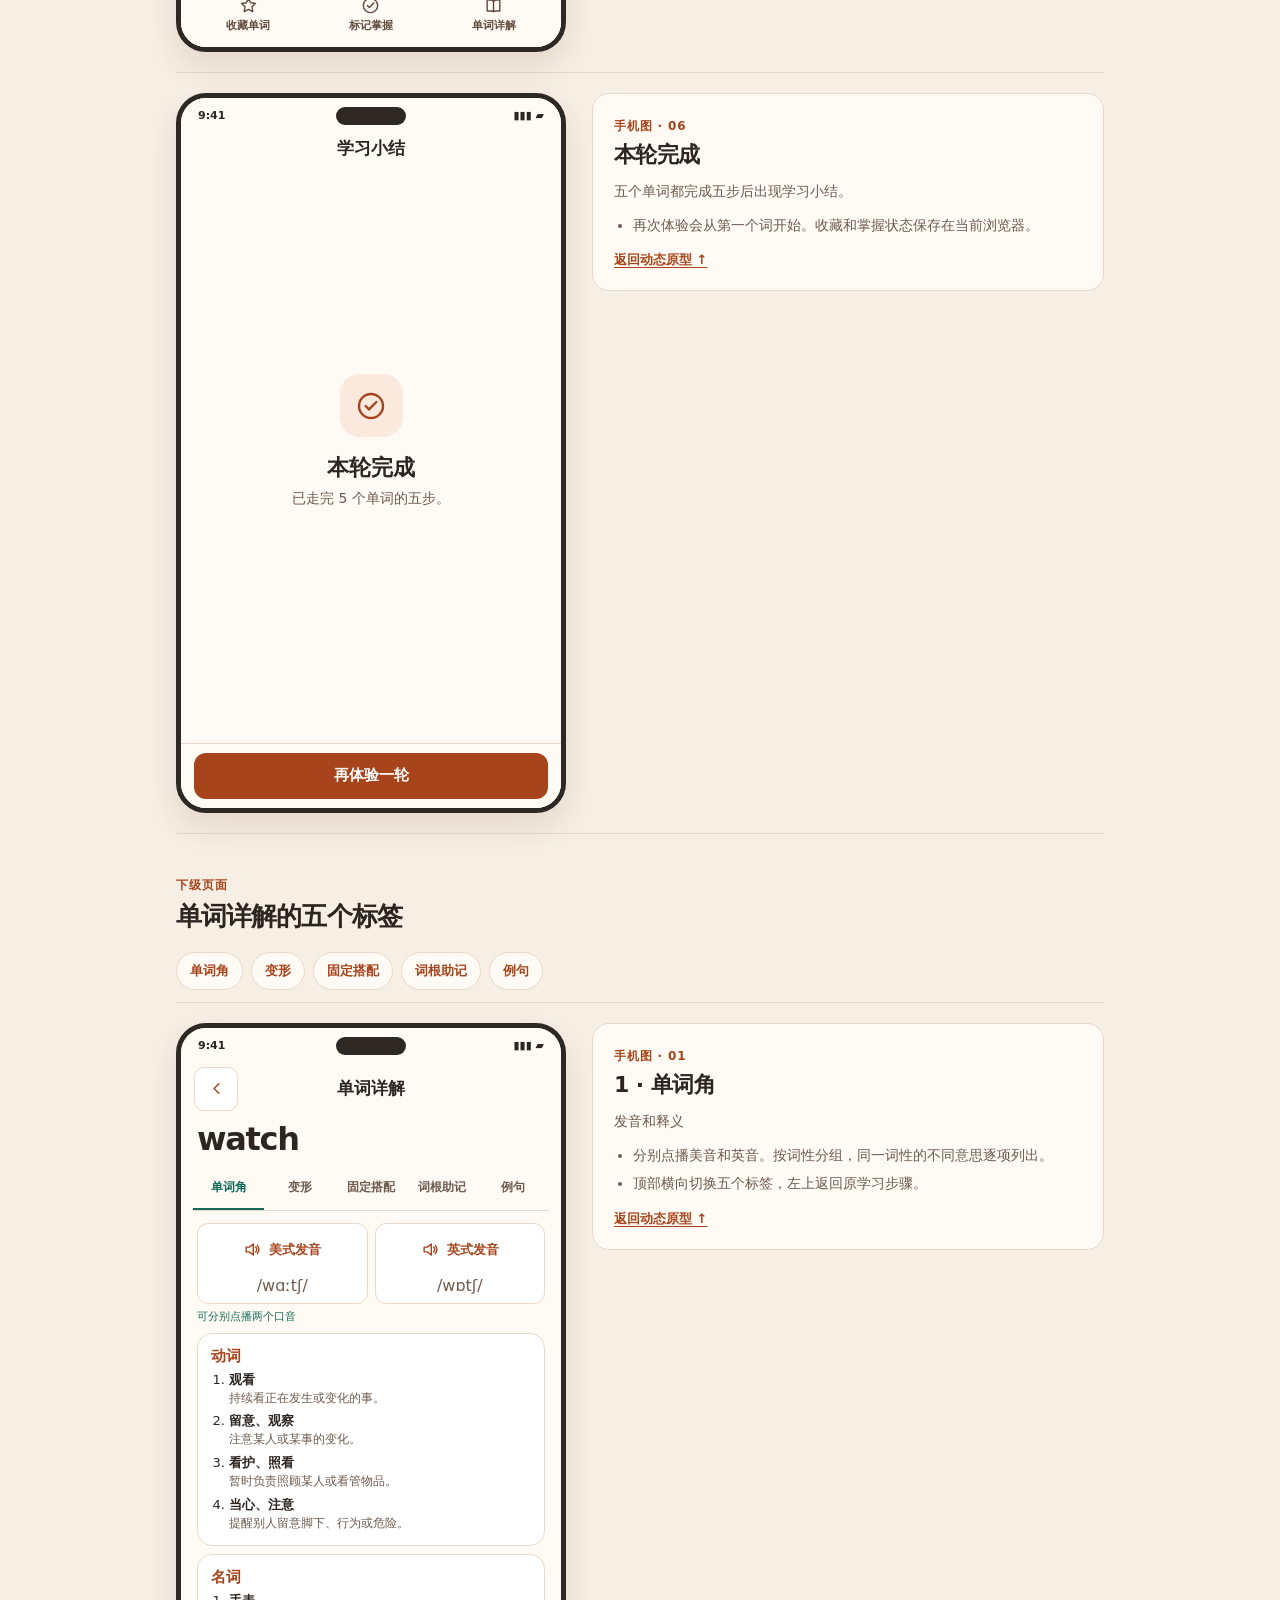
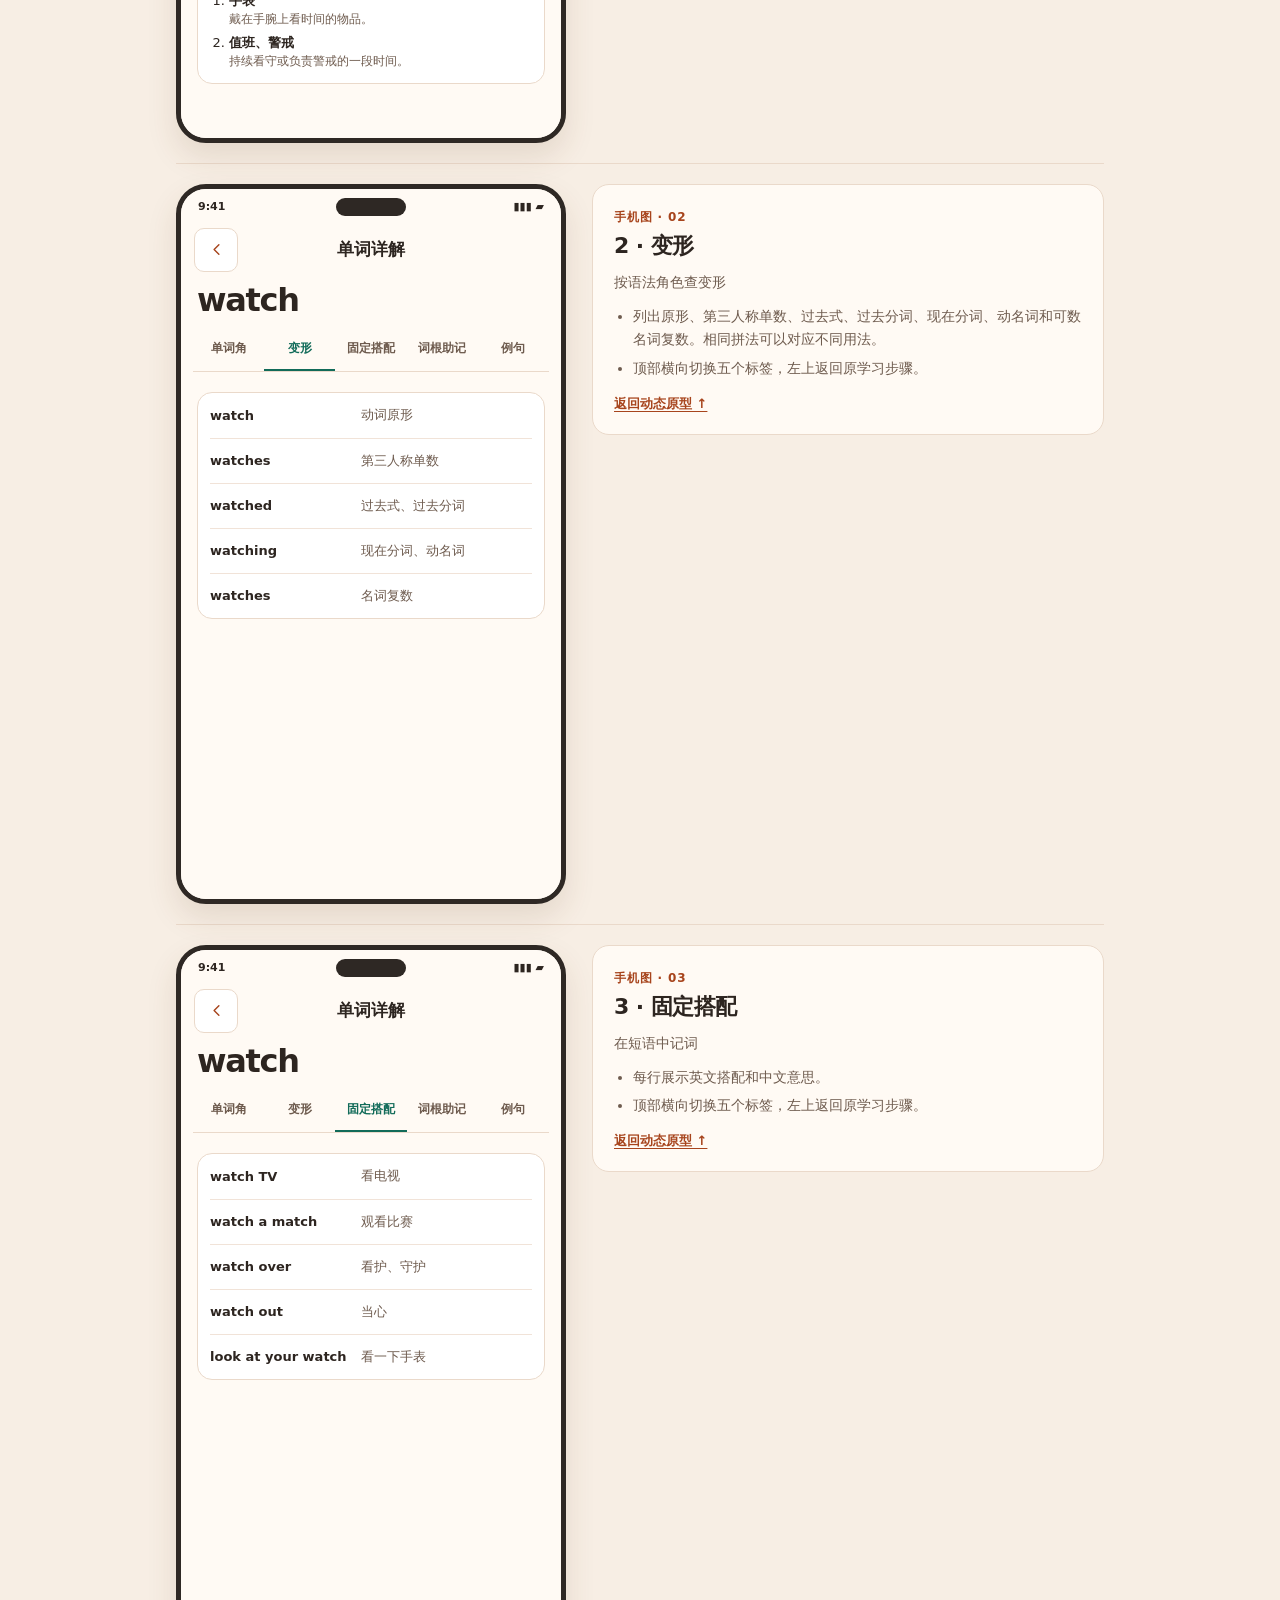
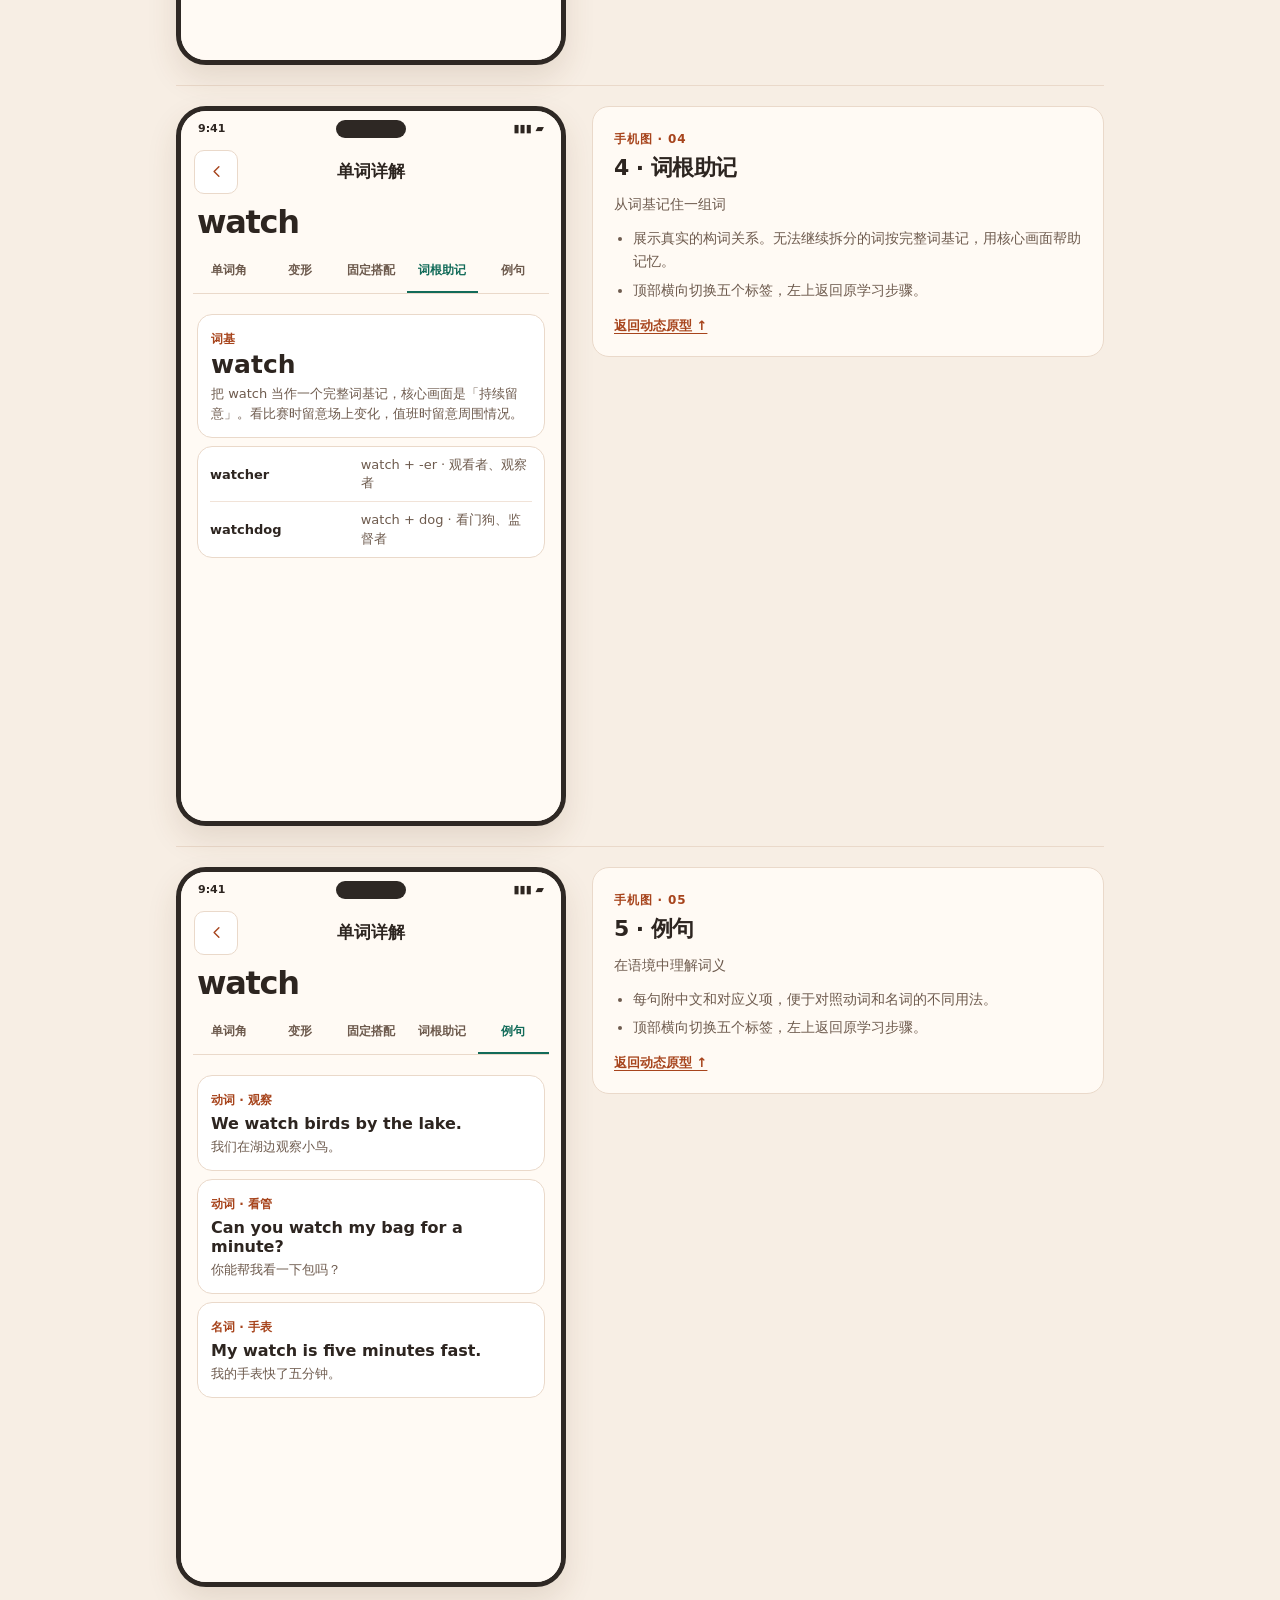
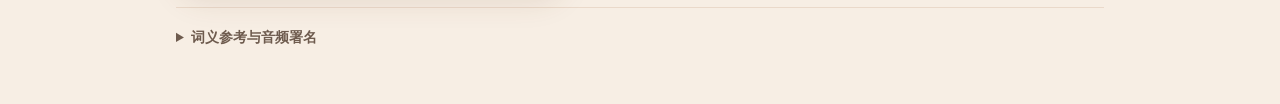
==== commit c4200c96: "Separate word and step navigation in the learning prototype" ====
--- a/five-step-learning/index.html
+++ b/five-step-learning/index.html
@@ -4,9 +4,9 @@
   <meta charset="utf-8">
   <meta name="viewport" content="width=device-width, initial-scale=1">
   <title>词课 · 五步学习法</title>
-  <link rel="stylesheet" href="style.css">
-  <script src="words.js" defer></script>
-  <script src="app.js" defer></script>
+  <link rel="stylesheet" href="style.css?v=2">
+  <script src="words.js?v=2" defer></script>
+  <script src="app.js?v=2" defer></script>
 </head>
 <body>
   <main class="workspace">
@@ -15,19 +15,21 @@
       <h1>五步学习法</h1>
       <p>先确认五步共有的发音、音标和单词工具，再逐步打磨练习页面。</p>
       <nav class="links" aria-label="原型目录">
-        <a href="#demo">动态原型</a><a href="#steps">五步手机图</a><a href="#details">单词详解手机图</a>
+        <a href="#demo">动态原型</a><a href="#navigation-01">切换布局图</a><a href="#steps">五步手机图</a><a href="#details">单词详解手机图</a>
       </nav>
     </header>
     <section id="demo" class="spec-row" aria-label="动态原型">
       <div class="phone"><div id="demo-screen" class="screen"></div></div>
       <aside class="note">
         <span class="eyebrow">动态原型</span>
-        <h2>从第一个词学到第二个词</h2>
+        <h2>在五个词和五个步骤之间切换</h2>
         <ol>
           <li>点「开始体验」开启音频。之后进入每个新步骤，都自动播报一次美式发音。点音标旁的扬声器可重听。</li>
+          <li>上排是本轮单词，可横滑点选或点左右箭头。新词从「学」开始，回来时接上次的步骤和答案。</li>
+          <li>下排只切换当前词的「学、读、练、拼、写」。学、读进入即记录，练、拼、写答对后打勾。</li>
           <li>五步底部固定显示收藏单词、标记掌握和单词详解。收藏与掌握按单词分别保存，可再次点击撤销。标记后继续本轮五步。</li>
           <li>详解默认打开「单词角」。返回时恢复原步骤、所选答案和拼词进度，可以手动重听。</li>
-          <li>拼、写保留音标和重听入口。检查通过后才在词卡上显示完整拼写。</li>
+          <li>拼、写保留音标和重听入口。当前词在上排先显示序号，检查通过后恢复词名。</li>
         </ol>
         <div id="demo-note" class="current-note" aria-live="polite"></div>
         <a href="#steps">看逐页手机图和说明 ↓</a>
@@ -37,12 +39,15 @@
     <section id="details" class="gallery"><div class="section-head"><span class="eyebrow">下级页面</span><h2>单词详解的五个标签</h2><nav id="detail-links" class="links" aria-label="单词详解手机图目录"></nav></div><div id="detail-gallery" class="gallery-list"></div></section>
     <footer class="credits">
       <details><summary>词义参考与音频署名</summary>
-        <p>释义为原型编写的常见义项，英文例句为自编。音标和词义可对照 <a href="https://dictionary.cambridge.org/us/dictionary/english/watch" target="_blank" rel="noopener">Cambridge · watch</a> 和 <a href="https://dictionary.cambridge.org/us/dictionary/english/work" target="_blank" rel="noopener">Cambridge · work</a>。</p>
+        <p>释义为原型编写的常见义项，英文例句为自编。音标和词义可对照 Cambridge 的 <a href="https://dictionary.cambridge.org/us/dictionary/english/watch" target="_blank" rel="noopener">watch</a>、<a href="https://dictionary.cambridge.org/us/dictionary/english/work" target="_blank" rel="noopener">work</a>、<a href="https://dictionary.cambridge.org/pronunciation/english/clean" target="_blank" rel="noopener">clean</a>、<a href="https://dictionary.cambridge.org/pronunciation/english/walk" target="_blank" rel="noopener">walk</a> 和 <a href="https://dictionary.cambridge.org/pronunciation/english/book" target="_blank" rel="noopener">book</a>。</p>
         <ul>
           <li>watch 美音：Dvortygirl，<a href="https://commons.wikimedia.org/wiki/File:En-us-watch.ogg" target="_blank" rel="noopener">原音</a>，<a href="https://creativecommons.org/licenses/by-sa/3.0/" target="_blank" rel="noopener">CC BY-SA 3.0</a>。</li>
           <li>watch 英音：SeanCollins 和 Emily，<a href="https://commons.wikimedia.org/wiki/File:En-gb-watch.ogg" target="_blank" rel="noopener">原音</a>，公有领域。</li>
           <li>work 美音：Dvortygirl，<a href="https://commons.wikimedia.org/wiki/File:En-us-work.ogg" target="_blank" rel="noopener">原音</a>，公有领域。</li>
           <li>work 英音：Association Shtooka 和 Judith Franck，<a href="https://commons.wikimedia.org/wiki/File:En-uk-work.ogg" target="_blank" rel="noopener">原音</a>，<a href="https://creativecommons.org/licenses/by/3.0/us/" target="_blank" rel="noopener">CC BY 3.0 US</a>。</li>
+          <li>clean、walk、book 美音：Dvortygirl，原音为 <a href="https://commons.wikimedia.org/wiki/File:En-us-clean.ogg" target="_blank" rel="noopener">clean</a>、<a href="https://commons.wikimedia.org/wiki/File:En-us-walk.ogg" target="_blank" rel="noopener">walk</a>、<a href="https://commons.wikimedia.org/wiki/File:En-us-book.ogg" target="_blank" rel="noopener">book</a>，<a href="https://creativecommons.org/licenses/by-sa/3.0/" target="_blank" rel="noopener">CC BY-SA 3.0</a>。</li>
+          <li>clean 和 book 英音：Association Shtooka 和 Judith Franck，原音为 <a href="https://commons.wikimedia.org/wiki/File:En-uk-clean.ogg" target="_blank" rel="noopener">clean</a> 和 <a href="https://commons.wikimedia.org/wiki/File:En-uk-book.ogg" target="_blank" rel="noopener">book</a>，<a href="https://creativecommons.org/licenses/by/3.0/us/" target="_blank" rel="noopener">CC BY 3.0 US</a>。</li>
+          <li>walk 英音：Adam470，<a href="https://commons.wikimedia.org/wiki/File:En-uk-walk.ogg" target="_blank" rel="noopener">原音</a>，<a href="https://creativecommons.org/licenses/by-sa/4.0/" target="_blank" rel="noopener">CC BY-SA 4.0</a>。</li>
         </ul>
         <p>播放文件为 Wikimedia Commons 提供的 MP3 转码。</p>
       </details>
--- a/five-step-learning/style.css
+++ b/five-step-learning/style.css
@@ -30,11 +30,23 @@
 .phone-nav h3:focus{outline:none}
 .phone-nav .back{grid-column:1;grid-row:1}
 .phone-body{padding:8px 16px 16px;flex:1;min-height:0;overflow:auto;overscroll-behavior:contain;scrollbar-width:thin}
-.progress{display:flex;justify-content:space-between;color:var(--muted);font-size:12px;font-weight:750}
-.step-track{list-style:none;padding:0;margin:9px 0 11px;display:grid;grid-template-columns:repeat(5,1fr);gap:4px}
-.step-track li{background:#f3e8de;border-radius:7px;text-align:center;font-size:13px;font-weight:800;padding:7px 0;color:#6c594b}
-.step-track li.past{background:var(--green-soft);color:var(--green)}
-.step-track li[aria-current]{background:var(--amber);color:#fff}
+.word-nav,.phase-nav{padding:4px 14px 8px;flex:none}
+.word-nav{background:#f2eee7;border-block:1px solid #e9dfd3}
+.switch-label{display:flex;justify-content:space-between;align-items:center;gap:5px;color:var(--muted);font-size:11px;margin:3px 0 5px}
+.switch-label b{color:var(--ink);font-size:12px}
+.word-switch{display:grid;grid-template-columns:34px minmax(0,1fr) 34px;align-items:start;gap:4px}
+.word-arrow,.word-chip{min-height:40px;border:1px solid var(--line);border-radius:9px;background:#fff;font-weight:750}
+.word-arrow{display:grid;place-items:center;color:var(--muted);padding:0}
+.word-arrow:disabled{color:#a68e7e;background:#f8f2eb}
+.word-rail{display:flex;gap:5px;overflow-x:auto;overscroll-behavior-inline:contain;scrollbar-width:thin;scrollbar-color:#c9ab96 transparent;padding:0 1px 3px}
+.word-chip{display:flex;align-items:center;justify-content:center;gap:3px;min-width:65px;flex:none;padding:0 8px;white-space:nowrap;font-size:13px}
+.word-chip[aria-current]{color:var(--green);background:var(--green-soft);border-color:var(--green)}
+.word-check{color:var(--green);font-size:11px}
+.phase-nav{padding-top:6px}
+.step-track{display:grid;grid-template-columns:repeat(5,1fr);gap:4px}
+.step-track button{min-height:40px;border:1px solid transparent;background:#f3e8de;border-radius:8px;text-align:center;font-size:13px;font-weight:800;padding:2px;color:#6c594b}
+.step-track .past{background:var(--green-soft);color:var(--green)}
+.step-track button[aria-current]{background:var(--amber);color:#fff}
 .word-bar{display:grid;grid-template-columns:minmax(0,1fr) auto;gap:0 12px;align-items:center;padding:13px 14px 10px;background:#fff;border:1px solid var(--line);border-radius:16px}
 .word-bar strong{display:inline-block;margin-right:9px;font-size:29px;line-height:1.1;letter-spacing:-.035em}
 .word-bar .label{display:block;margin-bottom:5px}
@@ -66,6 +78,8 @@
 .feedback:empty{display:none}
 .phone-footer{flex:none;background:#fffaf4;border-top:1px solid var(--line)}
 .cta{padding:9px 13px}
+.cta-pair{display:grid;grid-template-columns:minmax(68px,1fr) minmax(0,2.6fr);gap:7px}
+.secondary{border:1px solid var(--line);border-radius:12px;background:#fff;color:#6b5141;font-size:14px;font-weight:750}
 .primary{width:100%;min-height:46px;border:0;border-radius:12px;background:var(--amber);color:white;font-size:15px;font-weight:800;padding:8px 12px}
 .primary:disabled{background:#eee0d6;color:#775d4d}
 .word-tools{display:grid;grid-template-columns:repeat(3,1fr);border-top:1px solid var(--line);padding:3px 6px 6px}
